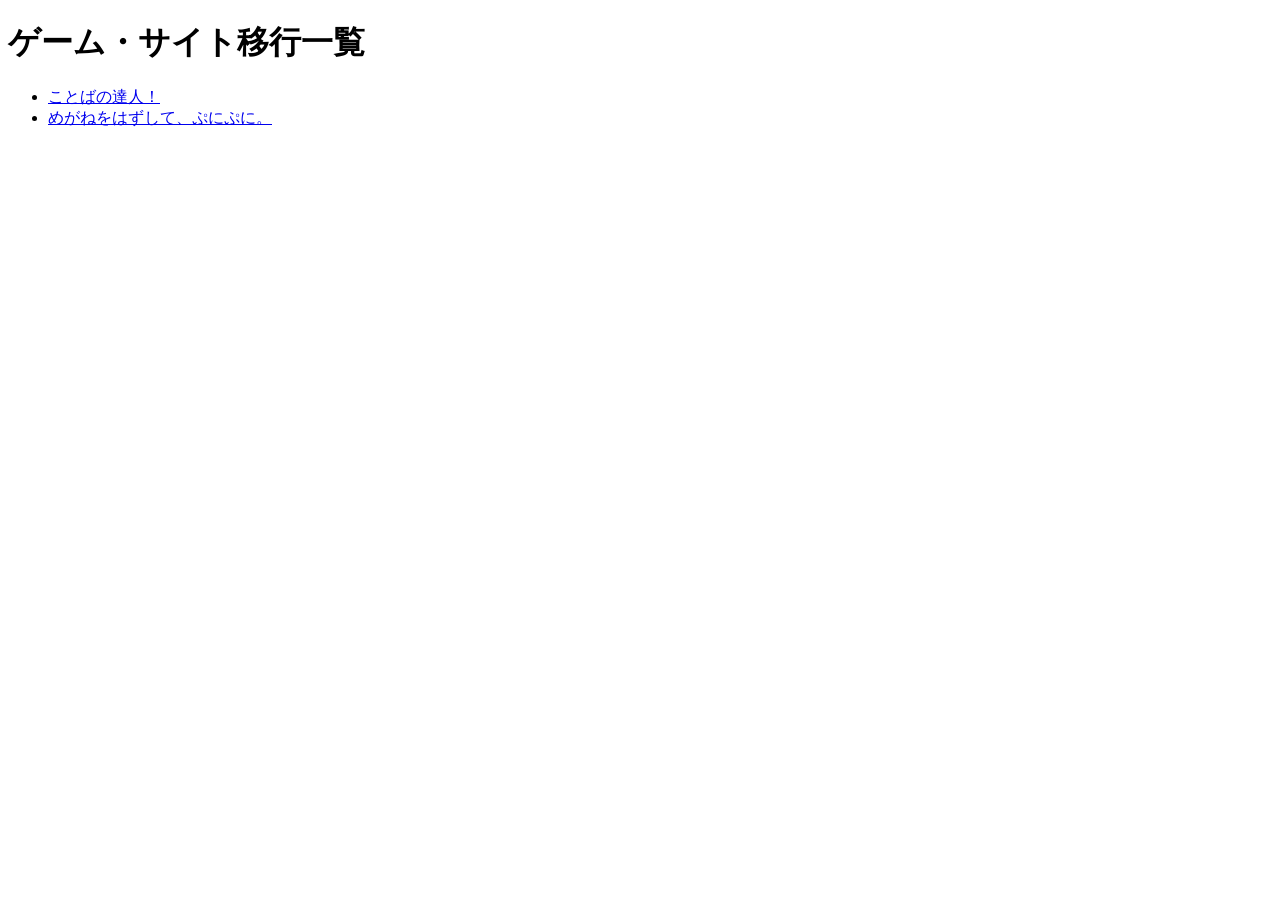
==== index.html @ 07cd87d7 "Add a public index for migrated games" ====
<!doctype html><html lang="ja"><meta charset="utf-8"><meta name="viewport" content="width=device-width,initial-scale=1"><title>ゲーム・サイト移行一覧</title><h1>ゲーム・サイト移行一覧</h1><ul><li><a href="kotoba-no-tatsujin/">ことばの達人！</a></li><li><a href="https://gentaroishikawa34-hue.github.io/punipuni-game/">めがねをはずして、ぷにぷに。</a></li></ul></html>
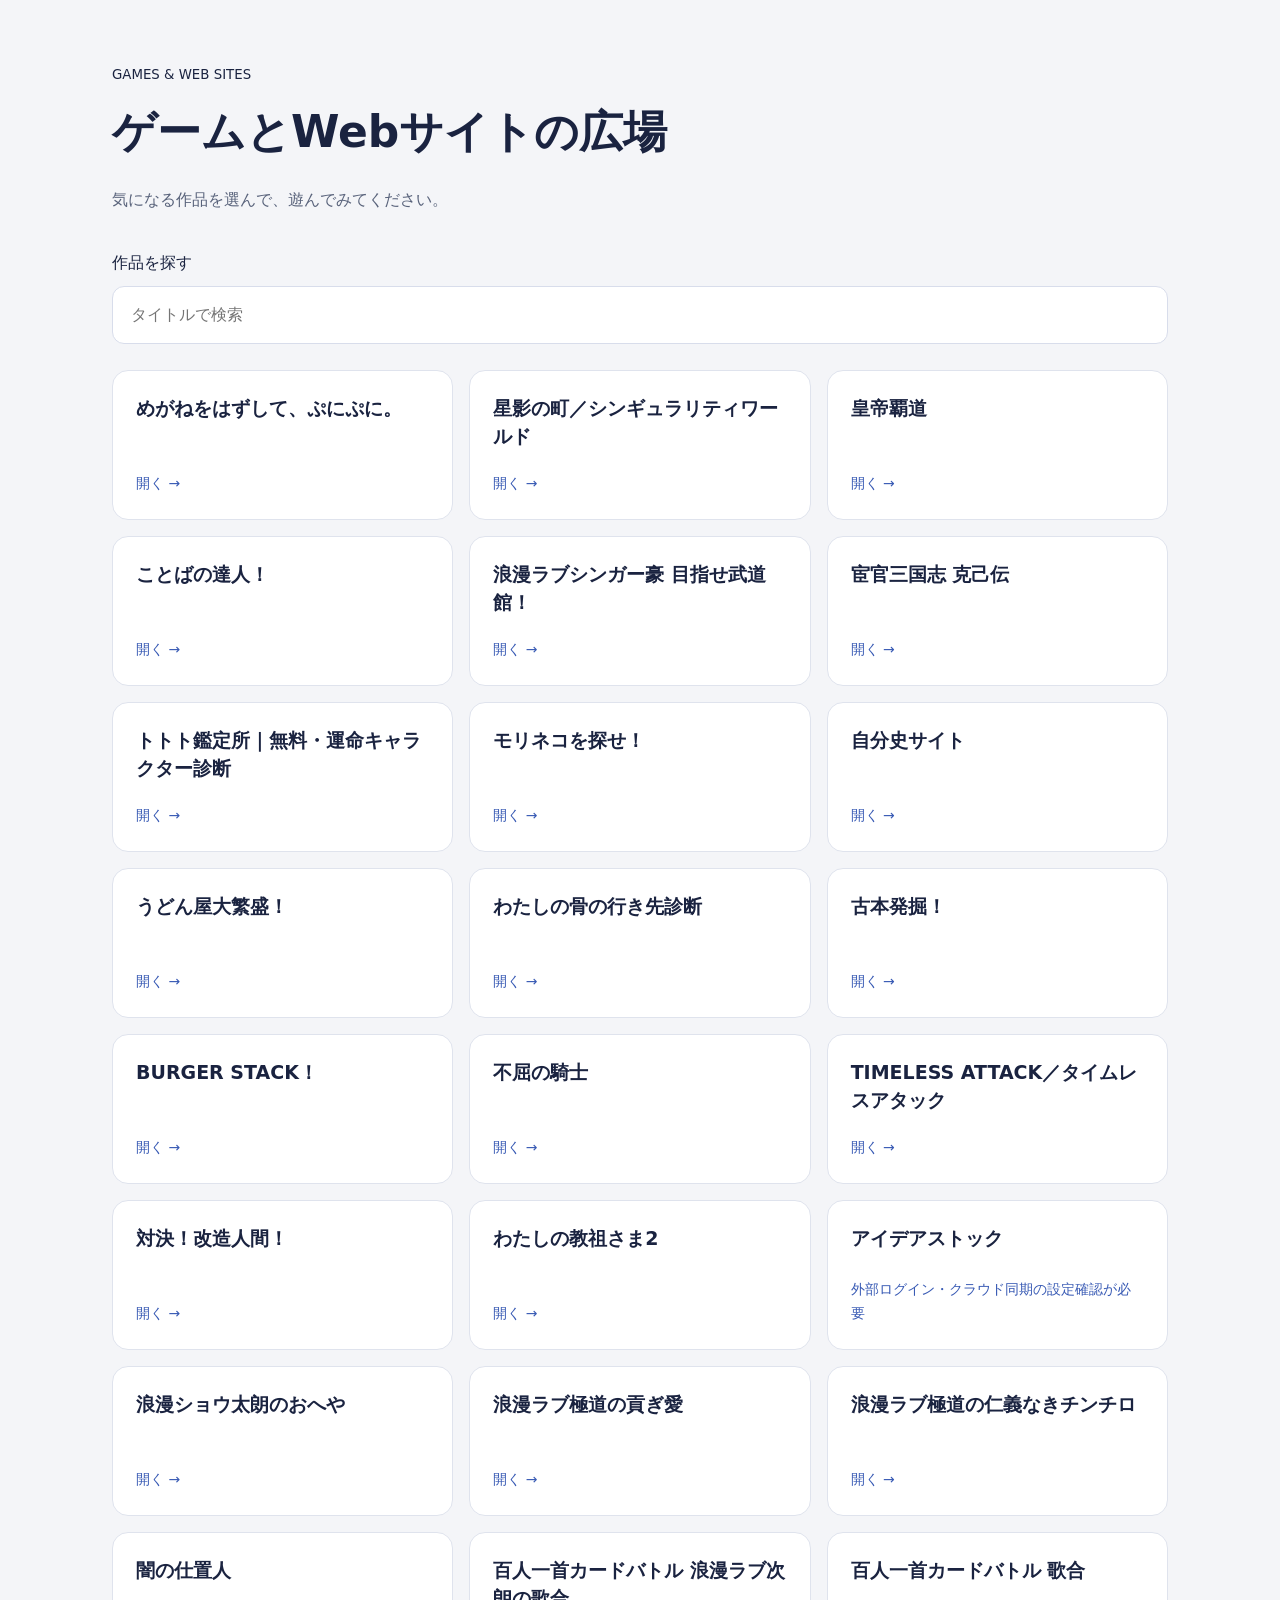
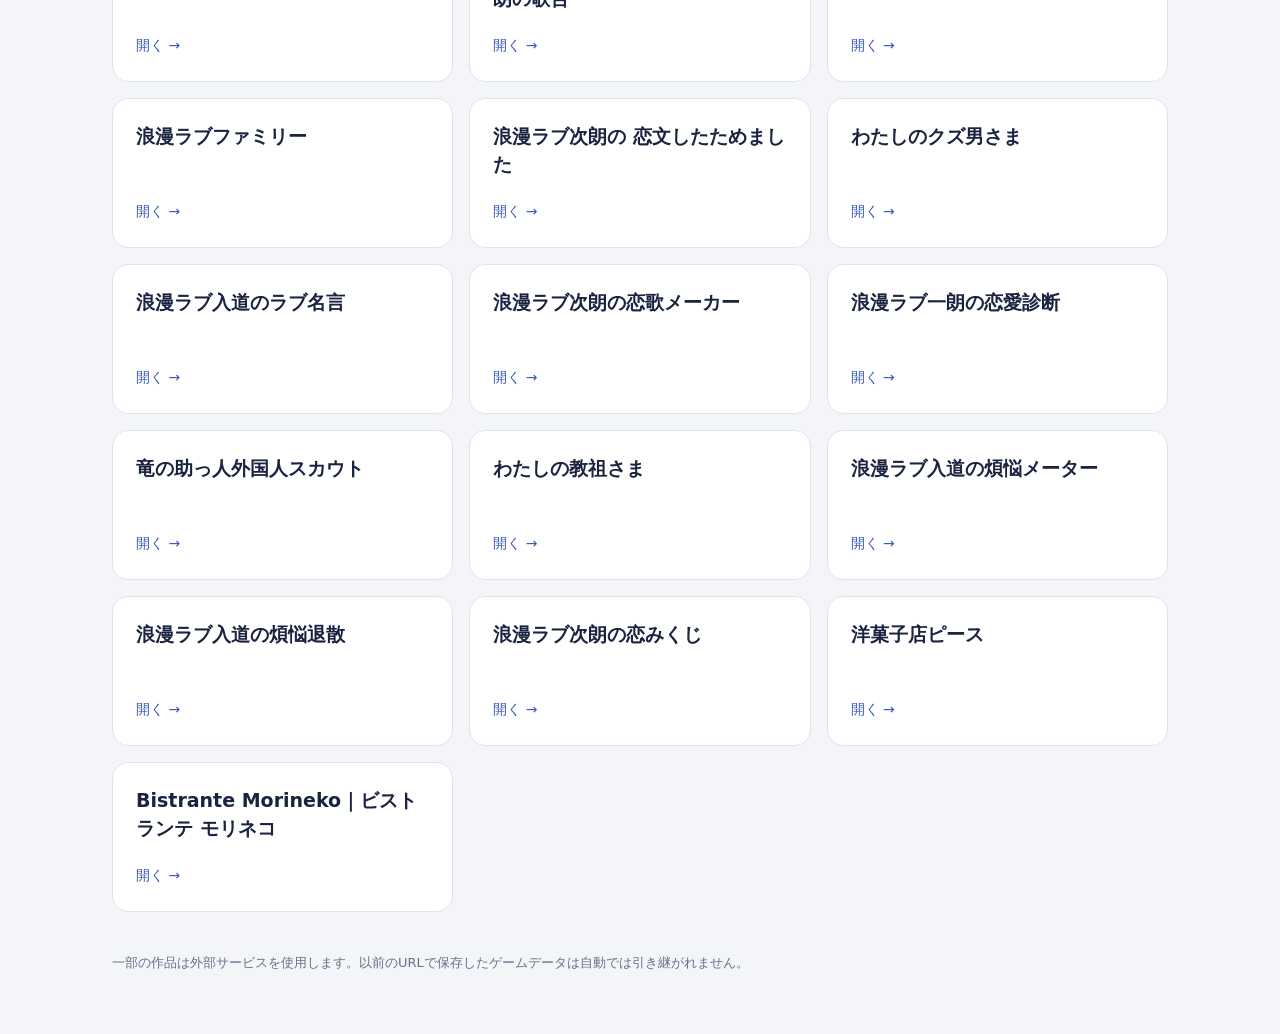
==== commit 9f4545d9: "Add searchable gallery for 37 migrated games and websites" ====
--- a/index.html
+++ b/index.html
@@ -1 +1 @@
-<!doctype html><html lang="ja"><meta charset="utf-8"><meta name="viewport" content="width=device-width,initial-scale=1"><title>ゲーム・サイト移行一覧</title><h1>ゲーム・サイト移行一覧</h1><ul><li><a href="kotoba-no-tatsujin/">ことばの達人！</a></li><li><a href="https://gentaroishikawa34-hue.github.io/punipuni-game/">めがねをはずして、ぷにぷに。</a></li></ul></html>+<!doctype html><html lang="ja"><meta charset="utf-8"><meta name="viewport" content="width=device-width,initial-scale=1"><title>ゲームとWebサイトの広場</title><style>*{box-sizing:border-box}body{margin:0;background:#f4f5f8;color:#1a2340;font:16px/1.7 system-ui,sans-serif}main{max-width:1100px;margin:auto;padding:60px 22px}header{margin-bottom:36px}h1{font-size:clamp(28px,5vw,44px);margin:8px 0}p{color:#59637b}input{width:100%;font:inherit;padding:14px 18px;border:1px solid #d8ddeb;border-radius:12px;margin:10px 0 26px}.grid{display:grid;grid-template-columns:repeat(auto-fit,minmax(270px,1fr));gap:16px}.card{display:flex;flex-direction:column;justify-content:space-between;min-height:150px;padding:23px;background:white;border:1px solid #dfe3ed;border-radius:16px;color:inherit;text-decoration:none}.card:hover,.card:focus-visible{border-color:#4364c6;box-shadow:0 6px 22px #20325c12}h2{font-size:19px;line-height:1.5;margin:0 0 20px}.card span{color:#385ab4;font-size:14px}[hidden]{display:none!important}footer{margin-top:40px;font-size:13px;color:#65708a}</style><main><header><small>GAMES & WEB SITES</small><h1>ゲームとWebサイトの広場</h1><p>気になる作品を選んで、遊んでみてください。</p></header><label for="q">作品を探す</label><input id="q" type="search" placeholder="タイトルで検索"><div class="grid"><a class="card" href="https://gentaroishikawa34-hue.github.io/punipuni-game/"><h2>めがねをはずして、ぷにぷに。</h2><span>開く →</span></a><a class="card" href="./hoshikage-singularity/"><h2>星影の町／シンギュラリティワールド</h2><span>開く →</span></a><a class="card" href="./kotei-hado/"><h2>皇帝覇道</h2><span>開く →</span></a><a class="card" href="./kotoba-no-tatsujin/"><h2>ことばの達人！</h2><span>開く →</span></a><a class="card" href="./roman-love-singer-go/"><h2>浪漫ラブシンガー豪 目指せ武道館！</h2><span>開く →</span></a><a class="card" href="./kangan-sangokushi-kokki/"><h2>宦官三国志 克己伝</h2><span>開く →</span></a><a class="card" href="./tototo-kantei/"><h2>トトト鑑定所｜無料・運命キャラクター診断</h2><span>開く →</span></a><a class="card" href="./morineko-find/"><h2>モリネコを探せ！</h2><span>開く →</span></a><a class="card" href="./life-story/"><h2>自分史サイト</h2><span>開く →</span></a><a class="card" href="./udon-daihanjo/"><h2>うどん屋大繁盛！</h2><span>開く →</span></a><a class="card" href="./hone-no-yukisaki/"><h2>わたしの骨の行き先診断</h2><span>開く →</span></a><a class="card" href="./furuhon-hakkutsu/"><h2>古本発掘！</h2><span>開く →</span></a><a class="card" href="./burger-stack/"><h2>BURGER STACK！</h2><span>開く →</span></a><a class="card" href="./unyielding-knight/"><h2>不屈の騎士</h2><span>開く →</span></a><a class="card" href="./timeless-attack/"><h2>TIMELESS ATTACK／タイムレスアタック</h2><span>開く →</span></a><a class="card" href="./taiketsu-kaizo-ningen/"><h2>対決！改造人間！</h2><span>開く →</span></a><a class="card" href="./watashi-no-kyososama-2/"><h2>わたしの教祖さま2</h2><span>開く →</span></a><a class="card" href="./idea-stock/"><h2>アイデアストック</h2><span>外部ログイン・クラウド同期の設定確認が必要</span></a><a class="card" href="./roman-shoutaro-room/"><h2>浪漫ショウ太朗のおへや</h2><span>開く →</span></a><a class="card" href="./roman-love-gokudo-mitsugiai/"><h2>浪漫ラブ極道の貢ぎ愛</h2><span>開く →</span></a><a class="card" href="./roman-love-gokudo-chinchiro/"><h2>浪漫ラブ極道の仁義なきチンチロ</h2><span>開く →</span></a><a class="card" href="./yami-shiokinin/"><h2>闇の仕置人</h2><span>開く →</span></a><a class="card" href="./uta-awase-v2/"><h2>百人一首カードバトル 浪漫ラブ次朗の歌合</h2><span>開く →</span></a><a class="card" href="./uta-awase/"><h2>百人一首カードバトル 歌合</h2><span>開く →</span></a><a class="card" href="./roman-love-family/"><h2>浪漫ラブファミリー</h2><span>開く →</span></a><a class="card" href="./roman-lovejiro-koibumi/"><h2>浪漫ラブ次朗の 恋文したためました</h2><span>開く →</span></a><a class="card" href="./watashi-no-kuzuotoko/"><h2>わたしのクズ男さま</h2><span>開く →</span></a><a class="card" href="./roman-love-meigen/"><h2>浪漫ラブ入道のラブ名言</h2><span>開く →</span></a><a class="card" href="./roman-lovejiro-koiuta/"><h2>浪漫ラブ次朗の恋歌メーカー</h2><span>開く →</span></a><a class="card" href="./roman-love-ichiro/"><h2>浪漫ラブ一朗の恋愛診断</h2><span>開く →</span></a><a class="card" href="./ryu-scout/"><h2>竜の助っ人外国人スカウト</h2><span>開く →</span></a><a class="card" href="./watashi-no-kyososama/"><h2>わたしの教祖さま</h2><span>開く →</span></a><a class="card" href="./roman-love-nyudo-meter/"><h2>浪漫ラブ入道の煩悩メーター</h2><span>開く →</span></a><a class="card" href="./roman-love-nyudo/"><h2>浪漫ラブ入道の煩悩退散</h2><span>開く →</span></a><a class="card" href="./roman-lovejiro-koimikuji/"><h2>浪漫ラブ次朗の恋みくじ</h2><span>開く →</span></a><a class="card" href="./piece-okazaki/"><h2>洋菓子店ピース</h2><span>開く →</span></a><a class="card" href="./bistrante-morineko/"><h2>Bistrante Morineko｜ビストランテ モリネコ</h2><span>開く →</span></a></div><footer>一部の作品は外部サービスを使用します。以前のURLで保存したゲームデータは自動では引き継がれません。</footer></main><script>document.querySelector('#q').addEventListener('input',e=>{const q=e.target.value.toLowerCase();document.querySelectorAll('.card').forEach(c=>c.hidden=!c.textContent.toLowerCase().includes(q))})</script></html>
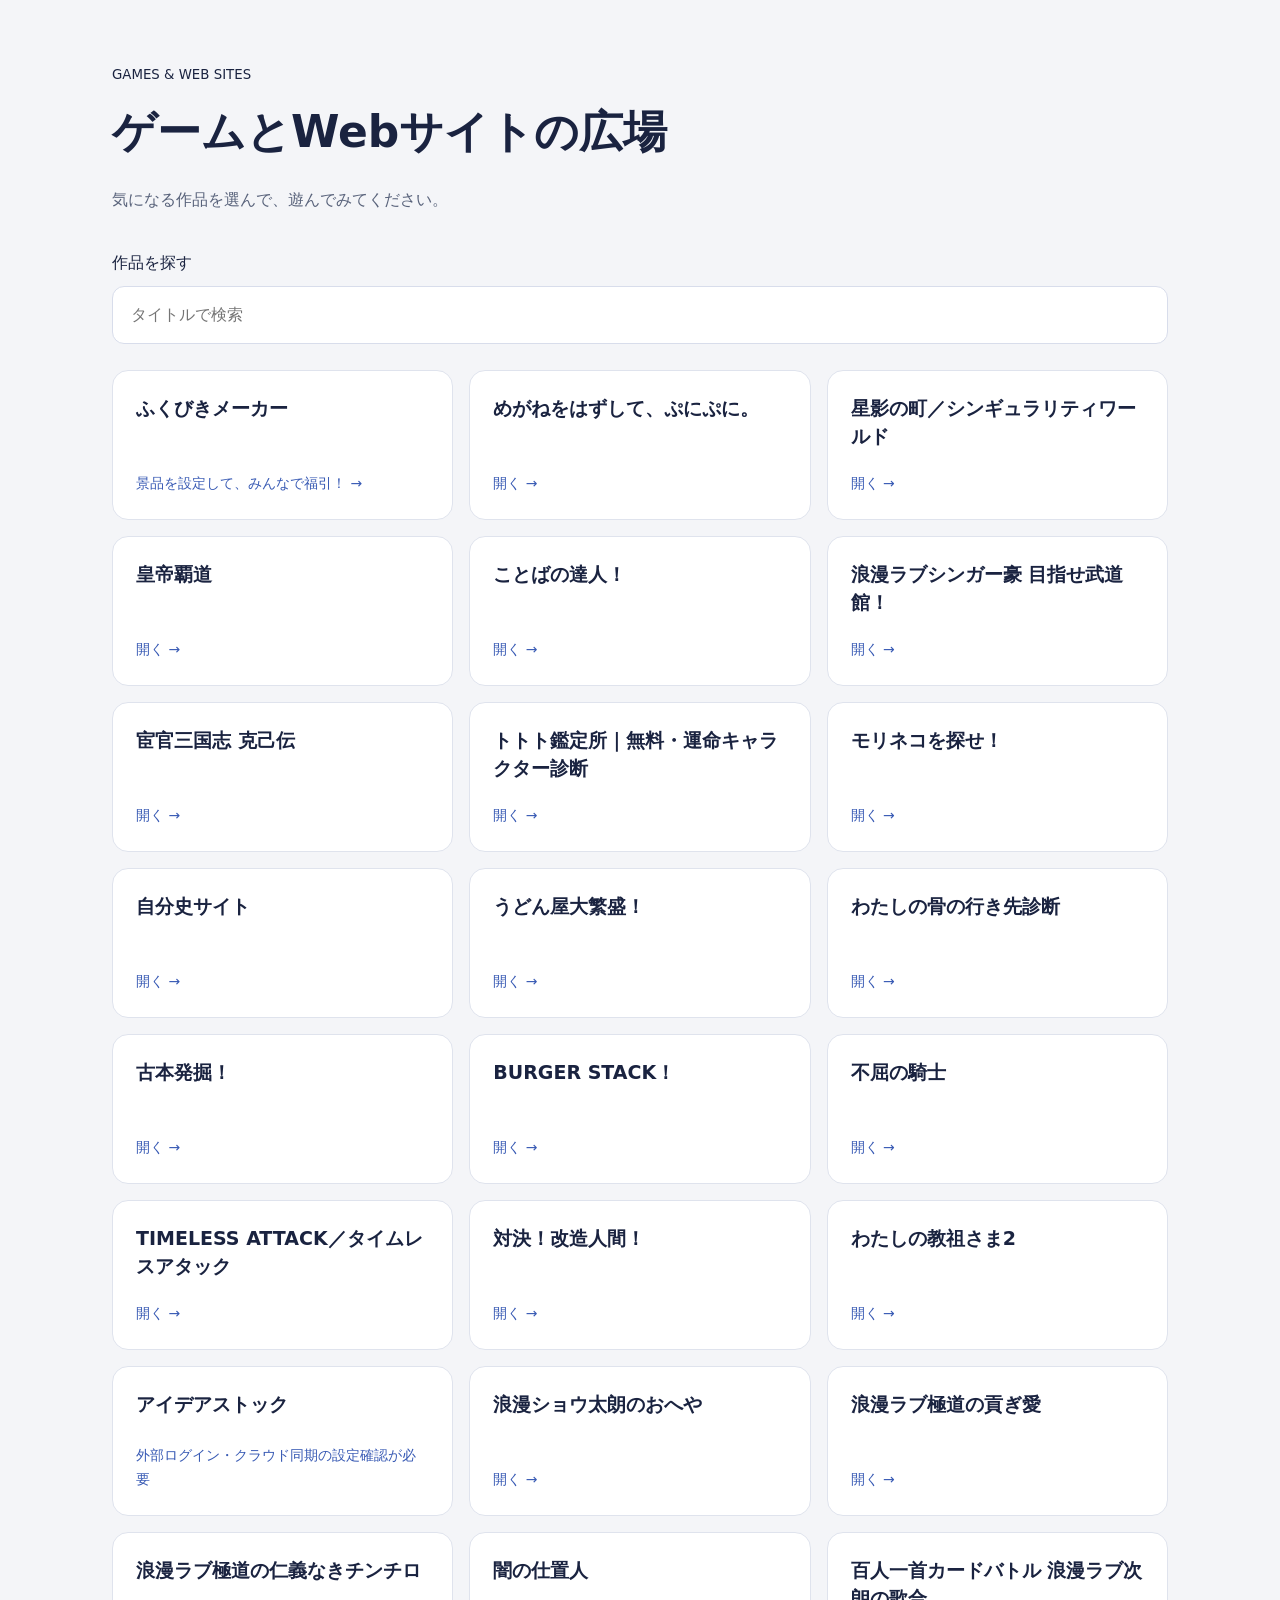
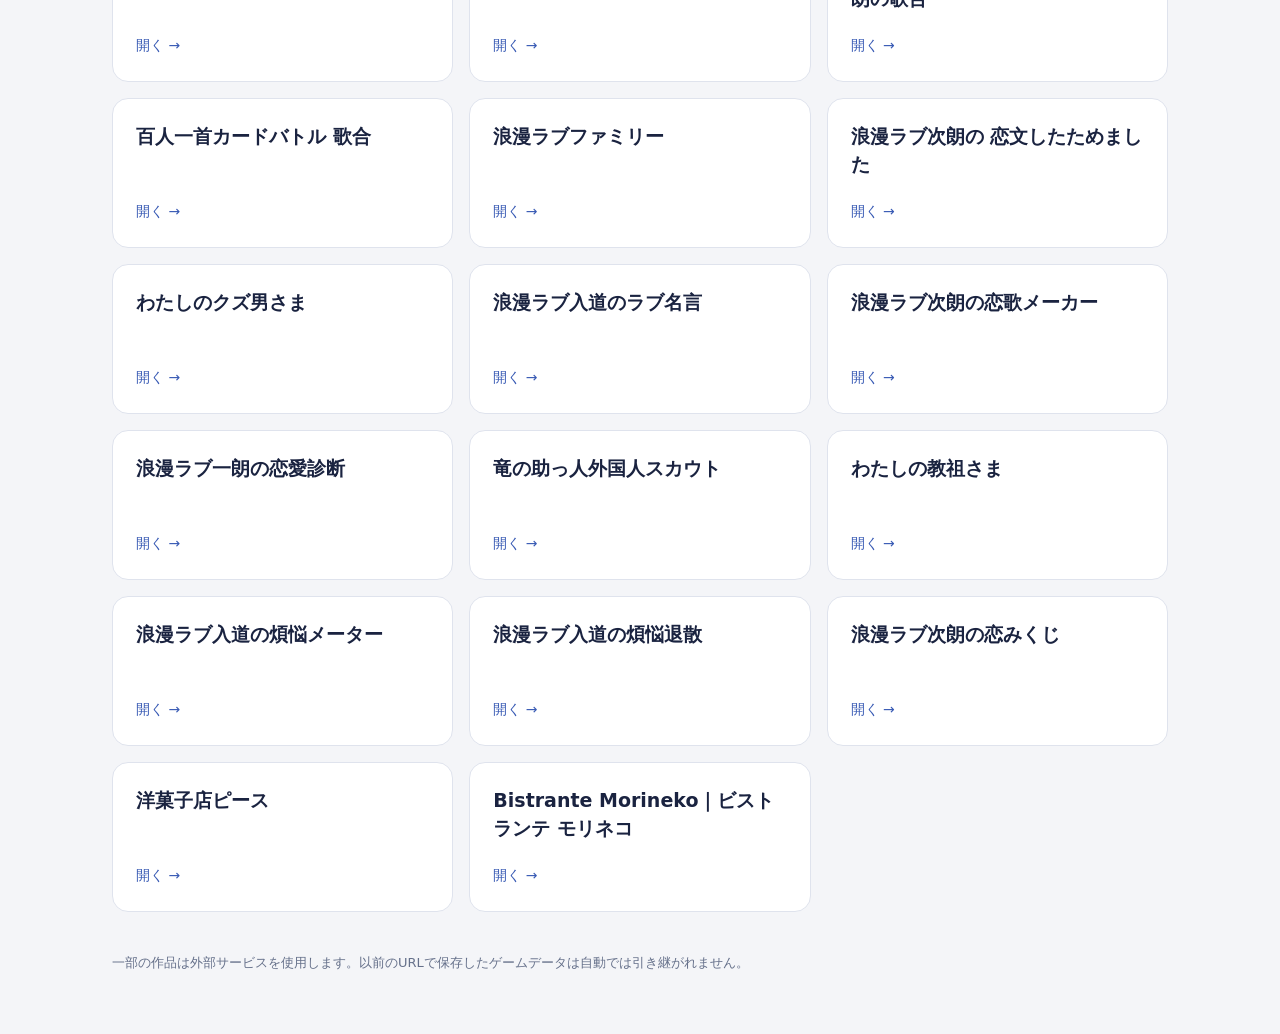
==== commit 9e16e1d7: "Publish Fukubiki Maker with inventory, staff PIN and local history" ====
--- a/index.html
+++ b/index.html
@@ -1 +1 @@
-<!doctype html><html lang="ja"><meta charset="utf-8"><meta name="viewport" content="width=device-width,initial-scale=1"><title>ゲームとWebサイトの広場</title><style>*{box-sizing:border-box}body{margin:0;background:#f4f5f8;color:#1a2340;font:16px/1.7 system-ui,sans-serif}main{max-width:1100px;margin:auto;padding:60px 22px}header{margin-bottom:36px}h1{font-size:clamp(28px,5vw,44px);margin:8px 0}p{color:#59637b}input{width:100%;font:inherit;padding:14px 18px;border:1px solid #d8ddeb;border-radius:12px;margin:10px 0 26px}.grid{display:grid;grid-template-columns:repeat(auto-fit,minmax(270px,1fr));gap:16px}.card{display:flex;flex-direction:column;justify-content:space-between;min-height:150px;padding:23px;background:white;border:1px solid #dfe3ed;border-radius:16px;color:inherit;text-decoration:none}.card:hover,.card:focus-visible{border-color:#4364c6;box-shadow:0 6px 22px #20325c12}h2{font-size:19px;line-height:1.5;margin:0 0 20px}.card span{color:#385ab4;font-size:14px}[hidden]{display:none!important}footer{margin-top:40px;font-size:13px;color:#65708a}</style><main><header><small>GAMES & WEB SITES</small><h1>ゲームとWebサイトの広場</h1><p>気になる作品を選んで、遊んでみてください。</p></header><label for="q">作品を探す</label><input id="q" type="search" placeholder="タイトルで検索"><div class="grid"><a class="card" href="https://gentaroishikawa34-hue.github.io/punipuni-game/"><h2>めがねをはずして、ぷにぷに。</h2><span>開く →</span></a><a class="card" href="./hoshikage-singularity/"><h2>星影の町／シンギュラリティワールド</h2><span>開く →</span></a><a class="card" href="./kotei-hado/"><h2>皇帝覇道</h2><span>開く →</span></a><a class="card" href="./kotoba-no-tatsujin/"><h2>ことばの達人！</h2><span>開く →</span></a><a class="card" href="./roman-love-singer-go/"><h2>浪漫ラブシンガー豪 目指せ武道館！</h2><span>開く →</span></a><a class="card" href="./kangan-sangokushi-kokki/"><h2>宦官三国志 克己伝</h2><span>開く →</span></a><a class="card" href="./tototo-kantei/"><h2>トトト鑑定所｜無料・運命キャラクター診断</h2><span>開く →</span></a><a class="card" href="./morineko-find/"><h2>モリネコを探せ！</h2><span>開く →</span></a><a class="card" href="./life-story/"><h2>自分史サイト</h2><span>開く →</span></a><a class="card" href="./udon-daihanjo/"><h2>うどん屋大繁盛！</h2><span>開く →</span></a><a class="card" href="./hone-no-yukisaki/"><h2>わたしの骨の行き先診断</h2><span>開く →</span></a><a class="card" href="./furuhon-hakkutsu/"><h2>古本発掘！</h2><span>開く →</span></a><a class="card" href="./burger-stack/"><h2>BURGER STACK！</h2><span>開く →</span></a><a class="card" href="./unyielding-knight/"><h2>不屈の騎士</h2><span>開く →</span></a><a class="card" href="./timeless-attack/"><h2>TIMELESS ATTACK／タイムレスアタック</h2><span>開く →</span></a><a class="card" href="./taiketsu-kaizo-ningen/"><h2>対決！改造人間！</h2><span>開く →</span></a><a class="card" href="./watashi-no-kyososama-2/"><h2>わたしの教祖さま2</h2><span>開く →</span></a><a class="card" href="./idea-stock/"><h2>アイデアストック</h2><span>外部ログイン・クラウド同期の設定確認が必要</span></a><a class="card" href="./roman-shoutaro-room/"><h2>浪漫ショウ太朗のおへや</h2><span>開く →</span></a><a class="card" href="./roman-love-gokudo-mitsugiai/"><h2>浪漫ラブ極道の貢ぎ愛</h2><span>開く →</span></a><a class="card" href="./roman-love-gokudo-chinchiro/"><h2>浪漫ラブ極道の仁義なきチンチロ</h2><span>開く →</span></a><a class="card" href="./yami-shiokinin/"><h2>闇の仕置人</h2><span>開く →</span></a><a class="card" href="./uta-awase-v2/"><h2>百人一首カードバトル 浪漫ラブ次朗の歌合</h2><span>開く →</span></a><a class="card" href="./uta-awase/"><h2>百人一首カードバトル 歌合</h2><span>開く →</span></a><a class="card" href="./roman-love-family/"><h2>浪漫ラブファミリー</h2><span>開く →</span></a><a class="card" href="./roman-lovejiro-koibumi/"><h2>浪漫ラブ次朗の 恋文したためました</h2><span>開く →</span></a><a class="card" href="./watashi-no-kuzuotoko/"><h2>わたしのクズ男さま</h2><span>開く →</span></a><a class="card" href="./roman-love-meigen/"><h2>浪漫ラブ入道のラブ名言</h2><span>開く →</span></a><a class="card" href="./roman-lovejiro-koiuta/"><h2>浪漫ラブ次朗の恋歌メーカー</h2><span>開く →</span></a><a class="card" href="./roman-love-ichiro/"><h2>浪漫ラブ一朗の恋愛診断</h2><span>開く →</span></a><a class="card" href="./ryu-scout/"><h2>竜の助っ人外国人スカウト</h2><span>開く →</span></a><a class="card" href="./watashi-no-kyososama/"><h2>わたしの教祖さま</h2><span>開く →</span></a><a class="card" href="./roman-love-nyudo-meter/"><h2>浪漫ラブ入道の煩悩メーター</h2><span>開く →</span></a><a class="card" href="./roman-love-nyudo/"><h2>浪漫ラブ入道の煩悩退散</h2><span>開く →</span></a><a class="card" href="./roman-lovejiro-koimikuji/"><h2>浪漫ラブ次朗の恋みくじ</h2><span>開く →</span></a><a class="card" href="./piece-okazaki/"><h2>洋菓子店ピース</h2><span>開く →</span></a><a class="card" href="./bistrante-morineko/"><h2>Bistrante Morineko｜ビストランテ モリネコ</h2><span>開く →</span></a></div><footer>一部の作品は外部サービスを使用します。以前のURLで保存したゲームデータは自動では引き継がれません。</footer></main><script>document.querySelector('#q').addEventListener('input',e=>{const q=e.target.value.toLowerCase();document.querySelectorAll('.card').forEach(c=>c.hidden=!c.textContent.toLowerCase().includes(q))})</script></html>+<!doctype html><html lang="ja"><meta charset="utf-8"><meta name="viewport" content="width=device-width,initial-scale=1"><title>ゲームとWebサイトの広場</title><style>*{box-sizing:border-box}body{margin:0;background:#f4f5f8;color:#1a2340;font:16px/1.7 system-ui,sans-serif}main{max-width:1100px;margin:auto;padding:60px 22px}header{margin-bottom:36px}h1{font-size:clamp(28px,5vw,44px);margin:8px 0}p{color:#59637b}input{width:100%;font:inherit;padding:14px 18px;border:1px solid #d8ddeb;border-radius:12px;margin:10px 0 26px}.grid{display:grid;grid-template-columns:repeat(auto-fit,minmax(270px,1fr));gap:16px}.card{display:flex;flex-direction:column;justify-content:space-between;min-height:150px;padding:23px;background:white;border:1px solid #dfe3ed;border-radius:16px;color:inherit;text-decoration:none}.card:hover,.card:focus-visible{border-color:#4364c6;box-shadow:0 6px 22px #20325c12}h2{font-size:19px;line-height:1.5;margin:0 0 20px}.card span{color:#385ab4;font-size:14px}[hidden]{display:none!important}footer{margin-top:40px;font-size:13px;color:#65708a}</style><main><header><small>GAMES & WEB SITES</small><h1>ゲームとWebサイトの広場</h1><p>気になる作品を選んで、遊んでみてください。</p></header><label for="q">作品を探す</label><input id="q" type="search" placeholder="タイトルで検索"><div class="grid"><a class="card" href="./fukubiki-maker/"><h2>ふくびきメーカー</h2><span>景品を設定して、みんなで福引！ →</span></a><a class="card" href="https://gentaroishikawa34-hue.github.io/punipuni-game/"><h2>めがねをはずして、ぷにぷに。</h2><span>開く →</span></a><a class="card" href="./hoshikage-singularity/"><h2>星影の町／シンギュラリティワールド</h2><span>開く →</span></a><a class="card" href="./kotei-hado/"><h2>皇帝覇道</h2><span>開く →</span></a><a class="card" href="./kotoba-no-tatsujin/"><h2>ことばの達人！</h2><span>開く →</span></a><a class="card" href="./roman-love-singer-go/"><h2>浪漫ラブシンガー豪 目指せ武道館！</h2><span>開く →</span></a><a class="card" href="./kangan-sangokushi-kokki/"><h2>宦官三国志 克己伝</h2><span>開く →</span></a><a class="card" href="./tototo-kantei/"><h2>トトト鑑定所｜無料・運命キャラクター診断</h2><span>開く →</span></a><a class="card" href="./morineko-find/"><h2>モリネコを探せ！</h2><span>開く →</span></a><a class="card" href="./life-story/"><h2>自分史サイト</h2><span>開く →</span></a><a class="card" href="./udon-daihanjo/"><h2>うどん屋大繁盛！</h2><span>開く →</span></a><a class="card" href="./hone-no-yukisaki/"><h2>わたしの骨の行き先診断</h2><span>開く →</span></a><a class="card" href="./furuhon-hakkutsu/"><h2>古本発掘！</h2><span>開く →</span></a><a class="card" href="./burger-stack/"><h2>BURGER STACK！</h2><span>開く →</span></a><a class="card" href="./unyielding-knight/"><h2>不屈の騎士</h2><span>開く →</span></a><a class="card" href="./timeless-attack/"><h2>TIMELESS ATTACK／タイムレスアタック</h2><span>開く →</span></a><a class="card" href="./taiketsu-kaizo-ningen/"><h2>対決！改造人間！</h2><span>開く →</span></a><a class="card" href="./watashi-no-kyososama-2/"><h2>わたしの教祖さま2</h2><span>開く →</span></a><a class="card" href="./idea-stock/"><h2>アイデアストック</h2><span>外部ログイン・クラウド同期の設定確認が必要</span></a><a class="card" href="./roman-shoutaro-room/"><h2>浪漫ショウ太朗のおへや</h2><span>開く →</span></a><a class="card" href="./roman-love-gokudo-mitsugiai/"><h2>浪漫ラブ極道の貢ぎ愛</h2><span>開く →</span></a><a class="card" href="./roman-love-gokudo-chinchiro/"><h2>浪漫ラブ極道の仁義なきチンチロ</h2><span>開く →</span></a><a class="card" href="./yami-shiokinin/"><h2>闇の仕置人</h2><span>開く →</span></a><a class="card" href="./uta-awase-v2/"><h2>百人一首カードバトル 浪漫ラブ次朗の歌合</h2><span>開く →</span></a><a class="card" href="./uta-awase/"><h2>百人一首カードバトル 歌合</h2><span>開く →</span></a><a class="card" href="./roman-love-family/"><h2>浪漫ラブファミリー</h2><span>開く →</span></a><a class="card" href="./roman-lovejiro-koibumi/"><h2>浪漫ラブ次朗の 恋文したためました</h2><span>開く →</span></a><a class="card" href="./watashi-no-kuzuotoko/"><h2>わたしのクズ男さま</h2><span>開く →</span></a><a class="card" href="./roman-love-meigen/"><h2>浪漫ラブ入道のラブ名言</h2><span>開く →</span></a><a class="card" href="./roman-lovejiro-koiuta/"><h2>浪漫ラブ次朗の恋歌メーカー</h2><span>開く →</span></a><a class="card" href="./roman-love-ichiro/"><h2>浪漫ラブ一朗の恋愛診断</h2><span>開く →</span></a><a class="card" href="./ryu-scout/"><h2>竜の助っ人外国人スカウト</h2><span>開く →</span></a><a class="card" href="./watashi-no-kyososama/"><h2>わたしの教祖さま</h2><span>開く →</span></a><a class="card" href="./roman-love-nyudo-meter/"><h2>浪漫ラブ入道の煩悩メーター</h2><span>開く →</span></a><a class="card" href="./roman-love-nyudo/"><h2>浪漫ラブ入道の煩悩退散</h2><span>開く →</span></a><a class="card" href="./roman-lovejiro-koimikuji/"><h2>浪漫ラブ次朗の恋みくじ</h2><span>開く →</span></a><a class="card" href="./piece-okazaki/"><h2>洋菓子店ピース</h2><span>開く →</span></a><a class="card" href="./bistrante-morineko/"><h2>Bistrante Morineko｜ビストランテ モリネコ</h2><span>開く →</span></a></div><footer>一部の作品は外部サービスを使用します。以前のURLで保存したゲームデータは自動では引き継がれません。</footer></main><script>document.querySelector('#q').addEventListener('input',e=>{const q=e.target.value.toLowerCase();document.querySelectorAll('.card').forEach(c=>c.hidden=!c.textContent.toLowerCase().includes(q))})</script></html>
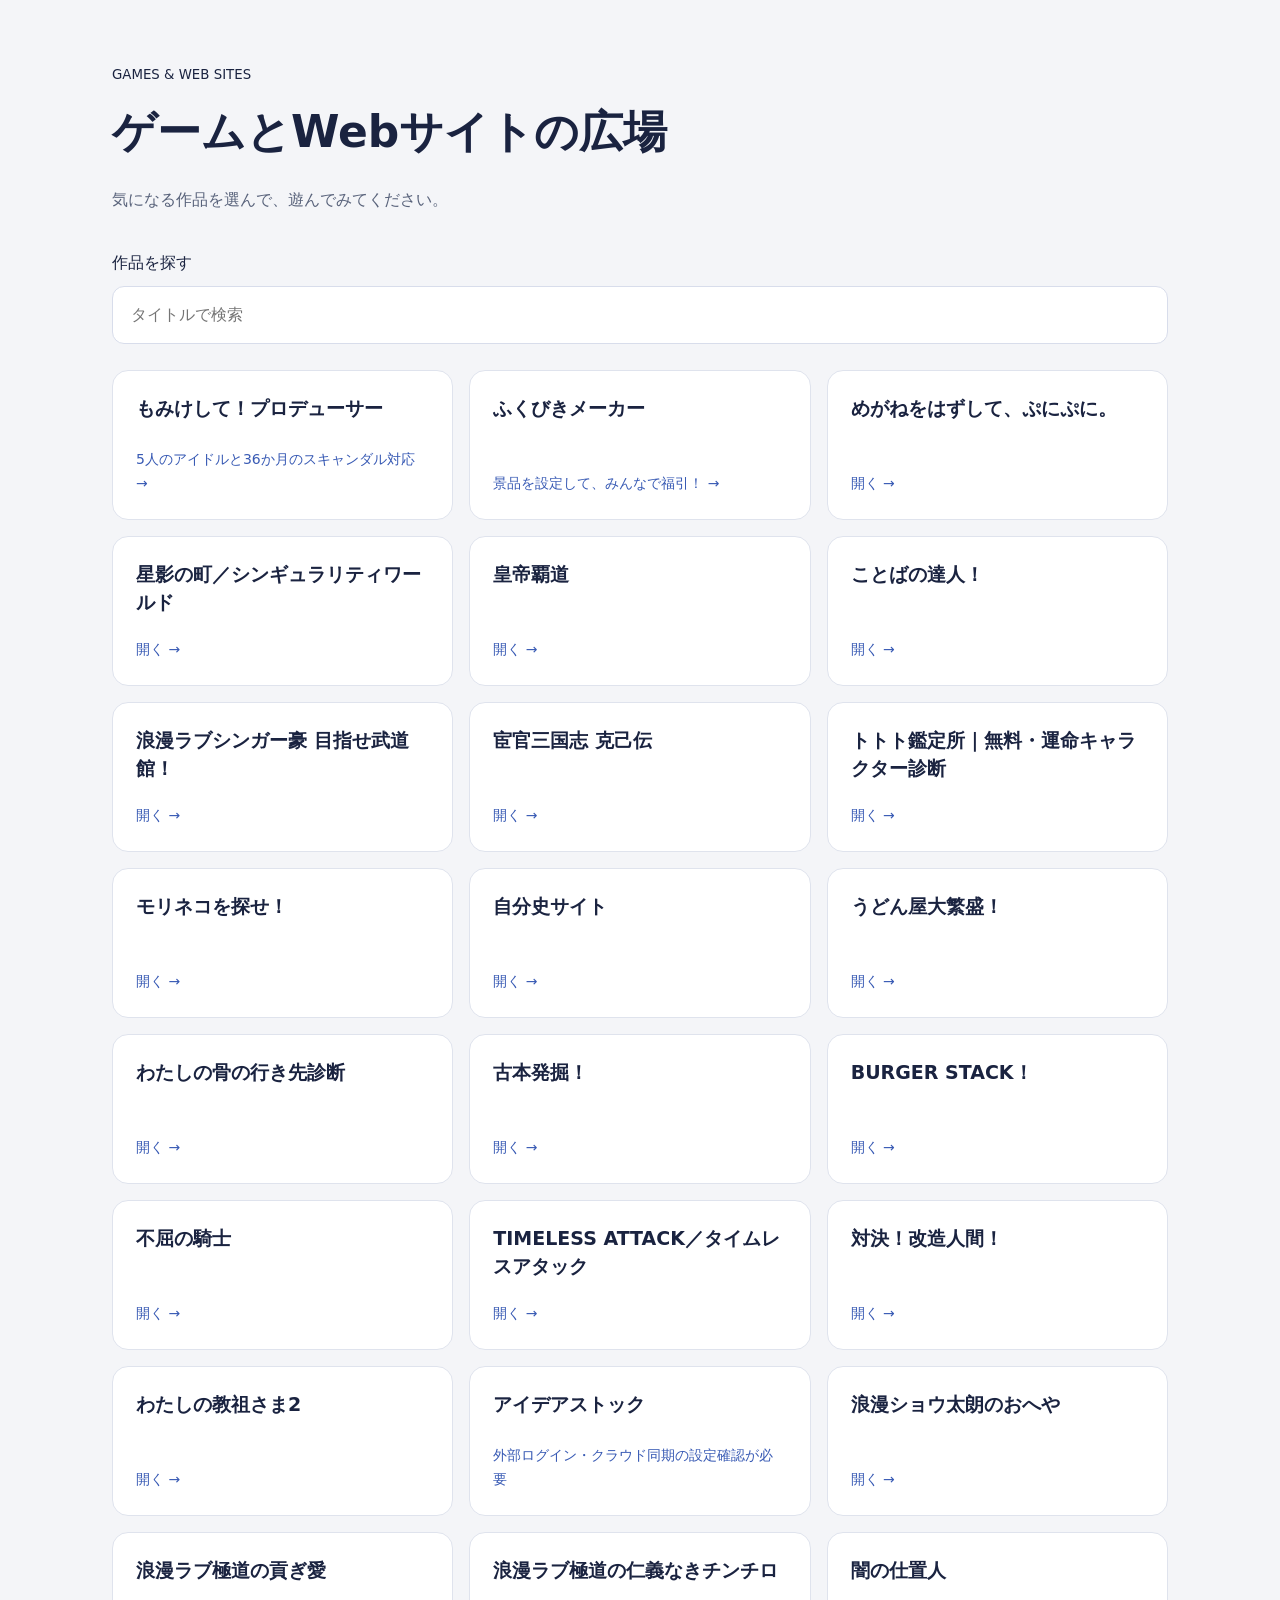
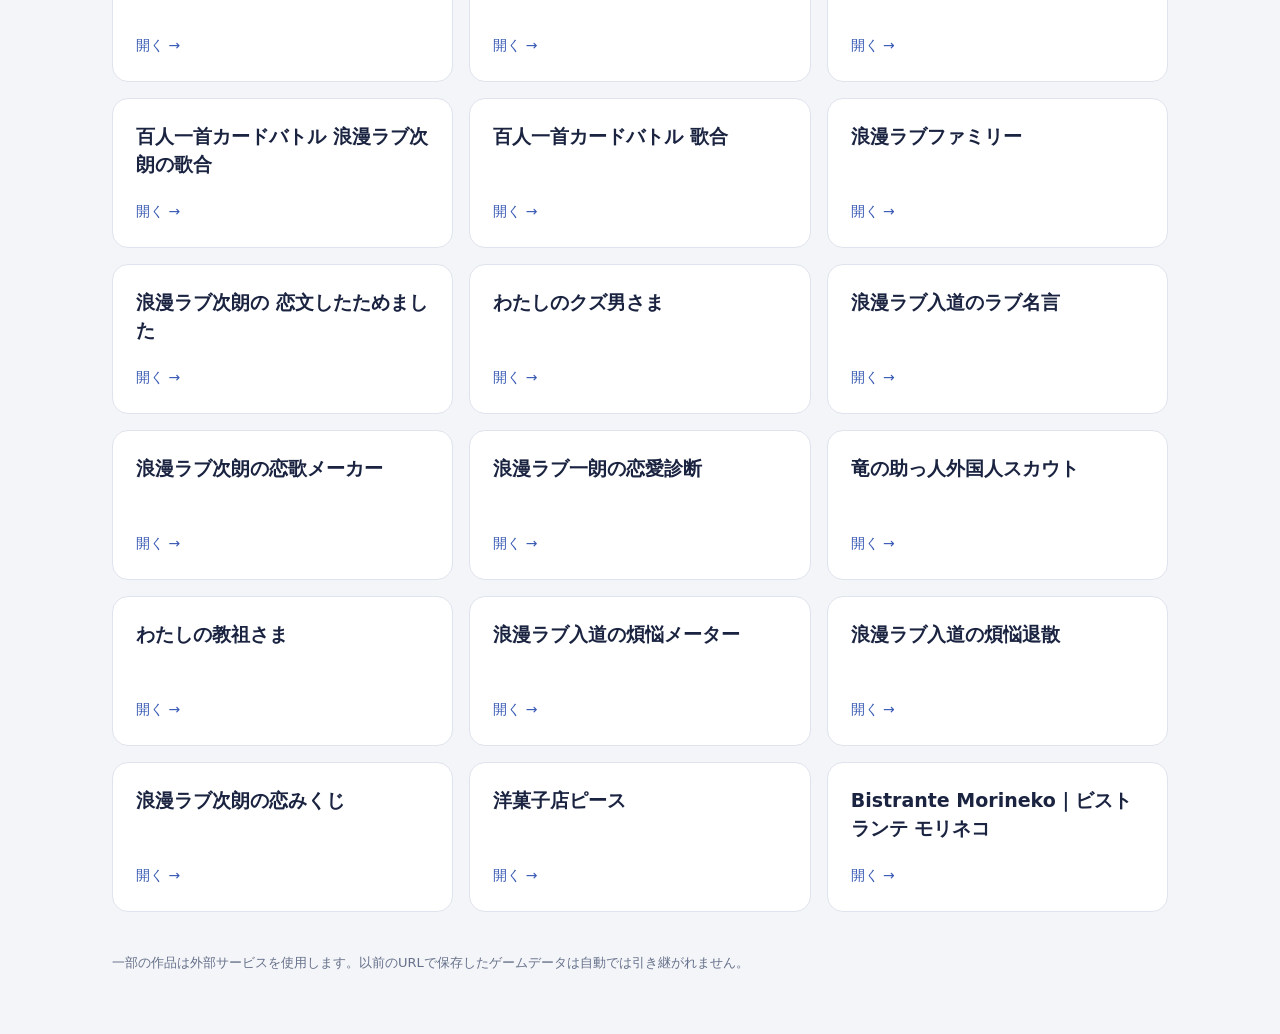
==== commit 0dd47b02: "Add Momikeshi Producer: complete 200-news game, prologue and five-tier endings" ====
--- a/index.html
+++ b/index.html
@@ -1 +1 @@
-<!doctype html><html lang="ja"><meta charset="utf-8"><meta name="viewport" content="width=device-width,initial-scale=1"><title>ゲームとWebサイトの広場</title><style>*{box-sizing:border-box}body{margin:0;background:#f4f5f8;color:#1a2340;font:16px/1.7 system-ui,sans-serif}main{max-width:1100px;margin:auto;padding:60px 22px}header{margin-bottom:36px}h1{font-size:clamp(28px,5vw,44px);margin:8px 0}p{color:#59637b}input{width:100%;font:inherit;padding:14px 18px;border:1px solid #d8ddeb;border-radius:12px;margin:10px 0 26px}.grid{display:grid;grid-template-columns:repeat(auto-fit,minmax(270px,1fr));gap:16px}.card{display:flex;flex-direction:column;justify-content:space-between;min-height:150px;padding:23px;background:white;border:1px solid #dfe3ed;border-radius:16px;color:inherit;text-decoration:none}.card:hover,.card:focus-visible{border-color:#4364c6;box-shadow:0 6px 22px #20325c12}h2{font-size:19px;line-height:1.5;margin:0 0 20px}.card span{color:#385ab4;font-size:14px}[hidden]{display:none!important}footer{margin-top:40px;font-size:13px;color:#65708a}</style><main><header><small>GAMES & WEB SITES</small><h1>ゲームとWebサイトの広場</h1><p>気になる作品を選んで、遊んでみてください。</p></header><label for="q">作品を探す</label><input id="q" type="search" placeholder="タイトルで検索"><div class="grid"><a class="card" href="./fukubiki-maker/"><h2>ふくびきメーカー</h2><span>景品を設定して、みんなで福引！ →</span></a><a class="card" href="https://gentaroishikawa34-hue.github.io/punipuni-game/"><h2>めがねをはずして、ぷにぷに。</h2><span>開く →</span></a><a class="card" href="./hoshikage-singularity/"><h2>星影の町／シンギュラリティワールド</h2><span>開く →</span></a><a class="card" href="./kotei-hado/"><h2>皇帝覇道</h2><span>開く →</span></a><a class="card" href="./kotoba-no-tatsujin/"><h2>ことばの達人！</h2><span>開く →</span></a><a class="card" href="./roman-love-singer-go/"><h2>浪漫ラブシンガー豪 目指せ武道館！</h2><span>開く →</span></a><a class="card" href="./kangan-sangokushi-kokki/"><h2>宦官三国志 克己伝</h2><span>開く →</span></a><a class="card" href="./tototo-kantei/"><h2>トトト鑑定所｜無料・運命キャラクター診断</h2><span>開く →</span></a><a class="card" href="./morineko-find/"><h2>モリネコを探せ！</h2><span>開く →</span></a><a class="card" href="./life-story/"><h2>自分史サイト</h2><span>開く →</span></a><a class="card" href="./udon-daihanjo/"><h2>うどん屋大繁盛！</h2><span>開く →</span></a><a class="card" href="./hone-no-yukisaki/"><h2>わたしの骨の行き先診断</h2><span>開く →</span></a><a class="card" href="./furuhon-hakkutsu/"><h2>古本発掘！</h2><span>開く →</span></a><a class="card" href="./burger-stack/"><h2>BURGER STACK！</h2><span>開く →</span></a><a class="card" href="./unyielding-knight/"><h2>不屈の騎士</h2><span>開く →</span></a><a class="card" href="./timeless-attack/"><h2>TIMELESS ATTACK／タイムレスアタック</h2><span>開く →</span></a><a class="card" href="./taiketsu-kaizo-ningen/"><h2>対決！改造人間！</h2><span>開く →</span></a><a class="card" href="./watashi-no-kyososama-2/"><h2>わたしの教祖さま2</h2><span>開く →</span></a><a class="card" href="./idea-stock/"><h2>アイデアストック</h2><span>外部ログイン・クラウド同期の設定確認が必要</span></a><a class="card" href="./roman-shoutaro-room/"><h2>浪漫ショウ太朗のおへや</h2><span>開く →</span></a><a class="card" href="./roman-love-gokudo-mitsugiai/"><h2>浪漫ラブ極道の貢ぎ愛</h2><span>開く →</span></a><a class="card" href="./roman-love-gokudo-chinchiro/"><h2>浪漫ラブ極道の仁義なきチンチロ</h2><span>開く →</span></a><a class="card" href="./yami-shiokinin/"><h2>闇の仕置人</h2><span>開く →</span></a><a class="card" href="./uta-awase-v2/"><h2>百人一首カードバトル 浪漫ラブ次朗の歌合</h2><span>開く →</span></a><a class="card" href="./uta-awase/"><h2>百人一首カードバトル 歌合</h2><span>開く →</span></a><a class="card" href="./roman-love-family/"><h2>浪漫ラブファミリー</h2><span>開く →</span></a><a class="card" href="./roman-lovejiro-koibumi/"><h2>浪漫ラブ次朗の 恋文したためました</h2><span>開く →</span></a><a class="card" href="./watashi-no-kuzuotoko/"><h2>わたしのクズ男さま</h2><span>開く →</span></a><a class="card" href="./roman-love-meigen/"><h2>浪漫ラブ入道のラブ名言</h2><span>開く →</span></a><a class="card" href="./roman-lovejiro-koiuta/"><h2>浪漫ラブ次朗の恋歌メーカー</h2><span>開く →</span></a><a class="card" href="./roman-love-ichiro/"><h2>浪漫ラブ一朗の恋愛診断</h2><span>開く →</span></a><a class="card" href="./ryu-scout/"><h2>竜の助っ人外国人スカウト</h2><span>開く →</span></a><a class="card" href="./watashi-no-kyososama/"><h2>わたしの教祖さま</h2><span>開く →</span></a><a class="card" href="./roman-love-nyudo-meter/"><h2>浪漫ラブ入道の煩悩メーター</h2><span>開く →</span></a><a class="card" href="./roman-love-nyudo/"><h2>浪漫ラブ入道の煩悩退散</h2><span>開く →</span></a><a class="card" href="./roman-lovejiro-koimikuji/"><h2>浪漫ラブ次朗の恋みくじ</h2><span>開く →</span></a><a class="card" href="./piece-okazaki/"><h2>洋菓子店ピース</h2><span>開く →</span></a><a class="card" href="./bistrante-morineko/"><h2>Bistrante Morineko｜ビストランテ モリネコ</h2><span>開く →</span></a></div><footer>一部の作品は外部サービスを使用します。以前のURLで保存したゲームデータは自動では引き継がれません。</footer></main><script>document.querySelector('#q').addEventListener('input',e=>{const q=e.target.value.toLowerCase();document.querySelectorAll('.card').forEach(c=>c.hidden=!c.textContent.toLowerCase().includes(q))})</script></html>+<!doctype html><html lang="ja"><meta charset="utf-8"><meta name="viewport" content="width=device-width,initial-scale=1"><title>ゲームとWebサイトの広場</title><style>*{box-sizing:border-box}body{margin:0;background:#f4f5f8;color:#1a2340;font:16px/1.7 system-ui,sans-serif}main{max-width:1100px;margin:auto;padding:60px 22px}header{margin-bottom:36px}h1{font-size:clamp(28px,5vw,44px);margin:8px 0}p{color:#59637b}input{width:100%;font:inherit;padding:14px 18px;border:1px solid #d8ddeb;border-radius:12px;margin:10px 0 26px}.grid{display:grid;grid-template-columns:repeat(auto-fit,minmax(270px,1fr));gap:16px}.card{display:flex;flex-direction:column;justify-content:space-between;min-height:150px;padding:23px;background:white;border:1px solid #dfe3ed;border-radius:16px;color:inherit;text-decoration:none}.card:hover,.card:focus-visible{border-color:#4364c6;box-shadow:0 6px 22px #20325c12}h2{font-size:19px;line-height:1.5;margin:0 0 20px}.card span{color:#385ab4;font-size:14px}[hidden]{display:none!important}footer{margin-top:40px;font-size:13px;color:#65708a}</style><main><header><small>GAMES & WEB SITES</small><h1>ゲームとWebサイトの広場</h1><p>気になる作品を選んで、遊んでみてください。</p></header><label for="q">作品を探す</label><input id="q" type="search" placeholder="タイトルで検索"><div class="grid"><a class="card" href="./momikeshi/"><h2>もみけして！プロデューサー</h2><span>5人のアイドルと36か月のスキャンダル対応 →</span></a><a class="card" href="./fukubiki-maker/"><h2>ふくびきメーカー</h2><span>景品を設定して、みんなで福引！ →</span></a><a class="card" href="https://gentaroishikawa34-hue.github.io/punipuni-game/"><h2>めがねをはずして、ぷにぷに。</h2><span>開く →</span></a><a class="card" href="./hoshikage-singularity/"><h2>星影の町／シンギュラリティワールド</h2><span>開く →</span></a><a class="card" href="./kotei-hado/"><h2>皇帝覇道</h2><span>開く →</span></a><a class="card" href="./kotoba-no-tatsujin/"><h2>ことばの達人！</h2><span>開く →</span></a><a class="card" href="./roman-love-singer-go/"><h2>浪漫ラブシンガー豪 目指せ武道館！</h2><span>開く →</span></a><a class="card" href="./kangan-sangokushi-kokki/"><h2>宦官三国志 克己伝</h2><span>開く →</span></a><a class="card" href="./tototo-kantei/"><h2>トトト鑑定所｜無料・運命キャラクター診断</h2><span>開く →</span></a><a class="card" href="./morineko-find/"><h2>モリネコを探せ！</h2><span>開く →</span></a><a class="card" href="./life-story/"><h2>自分史サイト</h2><span>開く →</span></a><a class="card" href="./udon-daihanjo/"><h2>うどん屋大繁盛！</h2><span>開く →</span></a><a class="card" href="./hone-no-yukisaki/"><h2>わたしの骨の行き先診断</h2><span>開く →</span></a><a class="card" href="./furuhon-hakkutsu/"><h2>古本発掘！</h2><span>開く →</span></a><a class="card" href="./burger-stack/"><h2>BURGER STACK！</h2><span>開く →</span></a><a class="card" href="./unyielding-knight/"><h2>不屈の騎士</h2><span>開く →</span></a><a class="card" href="./timeless-attack/"><h2>TIMELESS ATTACK／タイムレスアタック</h2><span>開く →</span></a><a class="card" href="./taiketsu-kaizo-ningen/"><h2>対決！改造人間！</h2><span>開く →</span></a><a class="card" href="./watashi-no-kyososama-2/"><h2>わたしの教祖さま2</h2><span>開く →</span></a><a class="card" href="./idea-stock/"><h2>アイデアストック</h2><span>外部ログイン・クラウド同期の設定確認が必要</span></a><a class="card" href="./roman-shoutaro-room/"><h2>浪漫ショウ太朗のおへや</h2><span>開く →</span></a><a class="card" href="./roman-love-gokudo-mitsugiai/"><h2>浪漫ラブ極道の貢ぎ愛</h2><span>開く →</span></a><a class="card" href="./roman-love-gokudo-chinchiro/"><h2>浪漫ラブ極道の仁義なきチンチロ</h2><span>開く →</span></a><a class="card" href="./yami-shiokinin/"><h2>闇の仕置人</h2><span>開く →</span></a><a class="card" href="./uta-awase-v2/"><h2>百人一首カードバトル 浪漫ラブ次朗の歌合</h2><span>開く →</span></a><a class="card" href="./uta-awase/"><h2>百人一首カードバトル 歌合</h2><span>開く →</span></a><a class="card" href="./roman-love-family/"><h2>浪漫ラブファミリー</h2><span>開く →</span></a><a class="card" href="./roman-lovejiro-koibumi/"><h2>浪漫ラブ次朗の 恋文したためました</h2><span>開く →</span></a><a class="card" href="./watashi-no-kuzuotoko/"><h2>わたしのクズ男さま</h2><span>開く →</span></a><a class="card" href="./roman-love-meigen/"><h2>浪漫ラブ入道のラブ名言</h2><span>開く →</span></a><a class="card" href="./roman-lovejiro-koiuta/"><h2>浪漫ラブ次朗の恋歌メーカー</h2><span>開く →</span></a><a class="card" href="./roman-love-ichiro/"><h2>浪漫ラブ一朗の恋愛診断</h2><span>開く →</span></a><a class="card" href="./ryu-scout/"><h2>竜の助っ人外国人スカウト</h2><span>開く →</span></a><a class="card" href="./watashi-no-kyososama/"><h2>わたしの教祖さま</h2><span>開く →</span></a><a class="card" href="./roman-love-nyudo-meter/"><h2>浪漫ラブ入道の煩悩メーター</h2><span>開く →</span></a><a class="card" href="./roman-love-nyudo/"><h2>浪漫ラブ入道の煩悩退散</h2><span>開く →</span></a><a class="card" href="./roman-lovejiro-koimikuji/"><h2>浪漫ラブ次朗の恋みくじ</h2><span>開く →</span></a><a class="card" href="./piece-okazaki/"><h2>洋菓子店ピース</h2><span>開く →</span></a><a class="card" href="./bistrante-morineko/"><h2>Bistrante Morineko｜ビストランテ モリネコ</h2><span>開く →</span></a></div><footer>一部の作品は外部サービスを使用します。以前のURLで保存したゲームデータは自動では引き継がれません。</footer></main><script>document.querySelector('#q').addEventListener('input',e=>{const q=e.target.value.toLowerCase();document.querySelectorAll('.card').forEach(c=>c.hidden=!c.textContent.toLowerCase().includes(q))})</script></html>
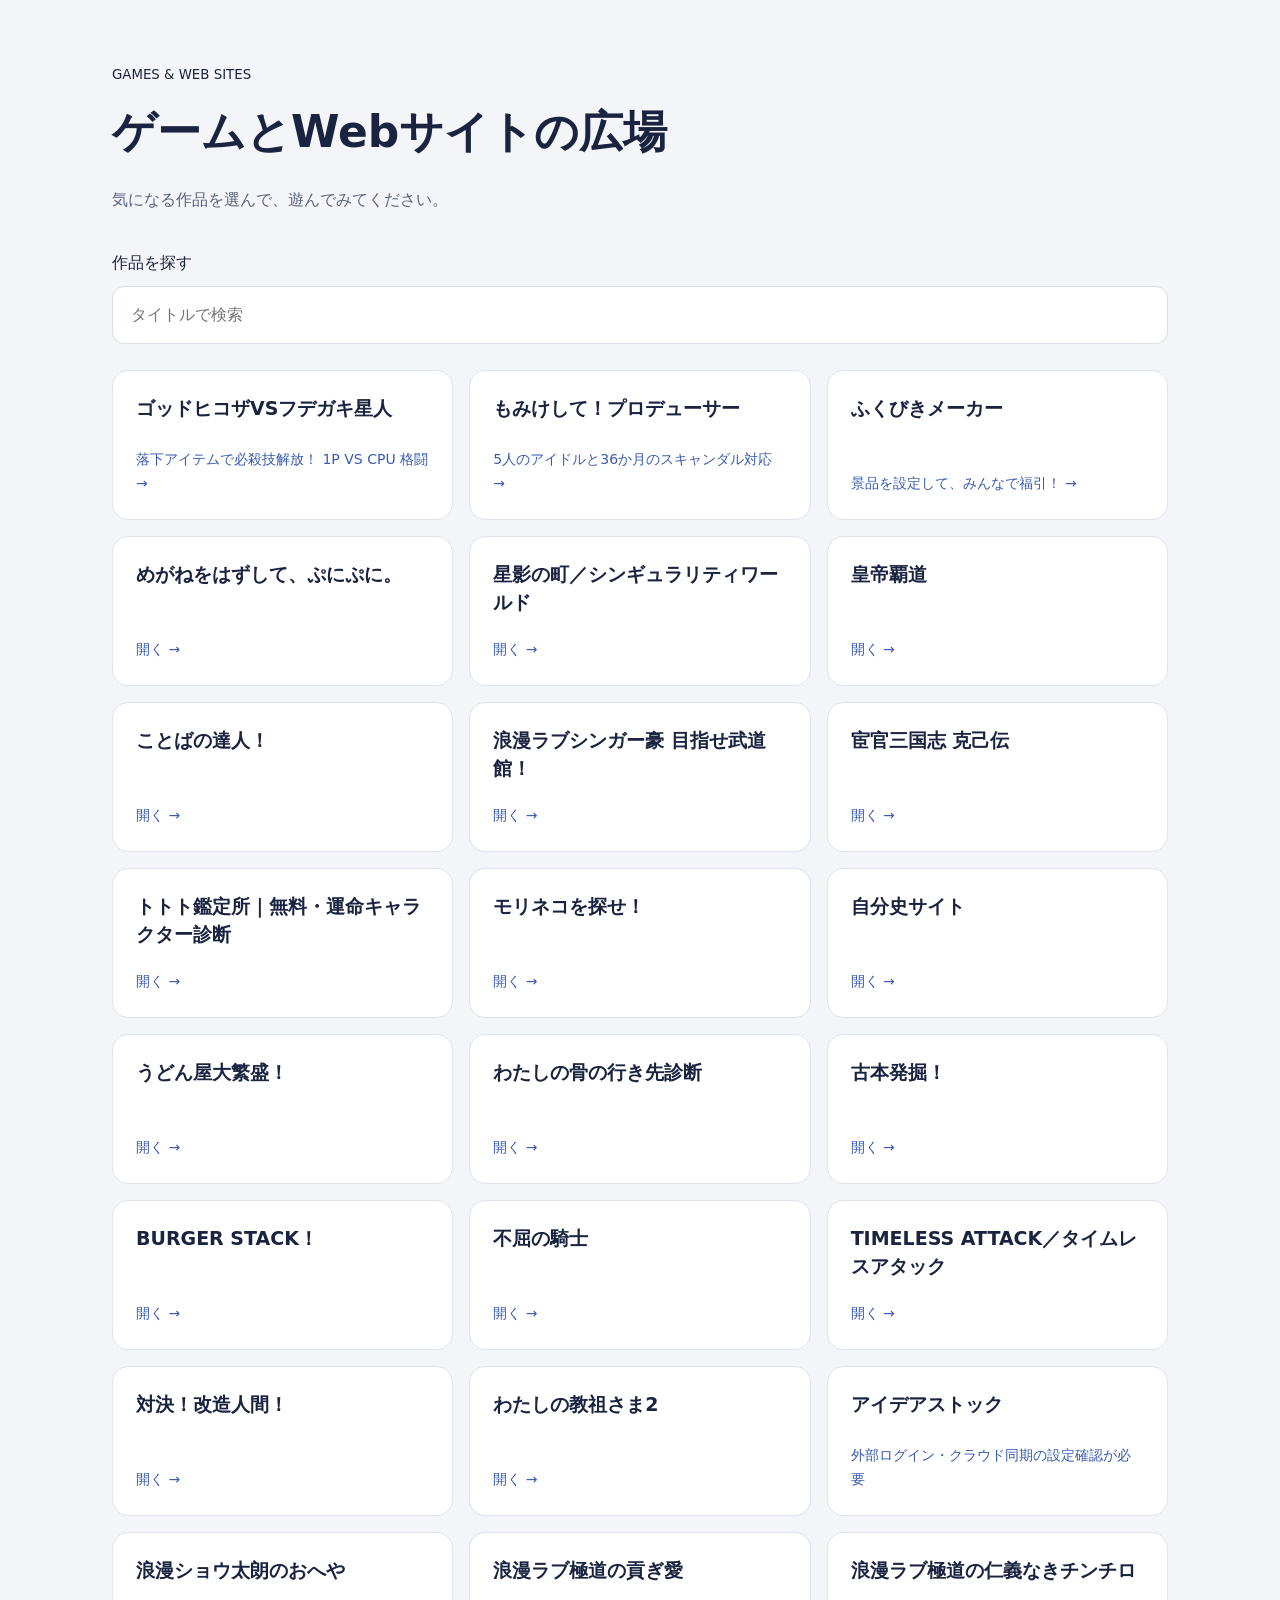
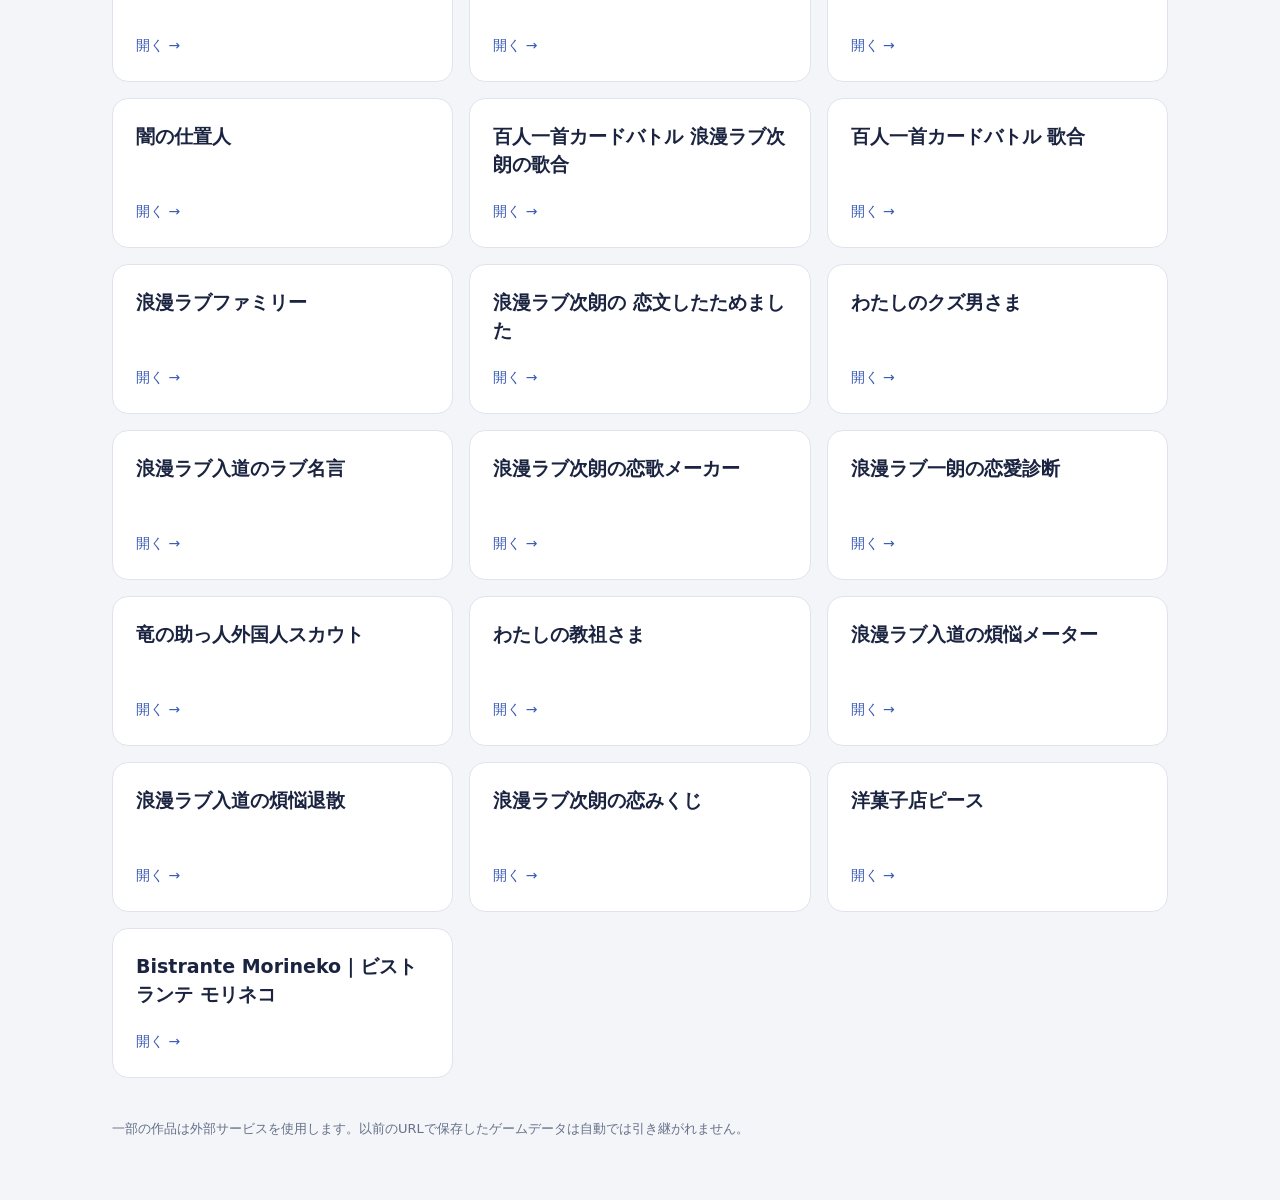
==== commit a051872b: "Publish God Hikoza VS Fudegaki arcade fighter and add gallery entry" ====
--- a/index.html
+++ b/index.html
@@ -1 +1 @@
-<!doctype html><html lang="ja"><meta charset="utf-8"><meta name="viewport" content="width=device-width,initial-scale=1"><title>ゲームとWebサイトの広場</title><style>*{box-sizing:border-box}body{margin:0;background:#f4f5f8;color:#1a2340;font:16px/1.7 system-ui,sans-serif}main{max-width:1100px;margin:auto;padding:60px 22px}header{margin-bottom:36px}h1{font-size:clamp(28px,5vw,44px);margin:8px 0}p{color:#59637b}input{width:100%;font:inherit;padding:14px 18px;border:1px solid #d8ddeb;border-radius:12px;margin:10px 0 26px}.grid{display:grid;grid-template-columns:repeat(auto-fit,minmax(270px,1fr));gap:16px}.card{display:flex;flex-direction:column;justify-content:space-between;min-height:150px;padding:23px;background:white;border:1px solid #dfe3ed;border-radius:16px;color:inherit;text-decoration:none}.card:hover,.card:focus-visible{border-color:#4364c6;box-shadow:0 6px 22px #20325c12}h2{font-size:19px;line-height:1.5;margin:0 0 20px}.card span{color:#385ab4;font-size:14px}[hidden]{display:none!important}footer{margin-top:40px;font-size:13px;color:#65708a}</style><main><header><small>GAMES & WEB SITES</small><h1>ゲームとWebサイトの広場</h1><p>気になる作品を選んで、遊んでみてください。</p></header><label for="q">作品を探す</label><input id="q" type="search" placeholder="タイトルで検索"><div class="grid"><a class="card" href="./momikeshi/"><h2>もみけして！プロデューサー</h2><span>5人のアイドルと36か月のスキャンダル対応 →</span></a><a class="card" href="./fukubiki-maker/"><h2>ふくびきメーカー</h2><span>景品を設定して、みんなで福引！ →</span></a><a class="card" href="https://gentaroishikawa34-hue.github.io/punipuni-game/"><h2>めがねをはずして、ぷにぷに。</h2><span>開く →</span></a><a class="card" href="./hoshikage-singularity/"><h2>星影の町／シンギュラリティワールド</h2><span>開く →</span></a><a class="card" href="./kotei-hado/"><h2>皇帝覇道</h2><span>開く →</span></a><a class="card" href="./kotoba-no-tatsujin/"><h2>ことばの達人！</h2><span>開く →</span></a><a class="card" href="./roman-love-singer-go/"><h2>浪漫ラブシンガー豪 目指せ武道館！</h2><span>開く →</span></a><a class="card" href="./kangan-sangokushi-kokki/"><h2>宦官三国志 克己伝</h2><span>開く →</span></a><a class="card" href="./tototo-kantei/"><h2>トトト鑑定所｜無料・運命キャラクター診断</h2><span>開く →</span></a><a class="card" href="./morineko-find/"><h2>モリネコを探せ！</h2><span>開く →</span></a><a class="card" href="./life-story/"><h2>自分史サイト</h2><span>開く →</span></a><a class="card" href="./udon-daihanjo/"><h2>うどん屋大繁盛！</h2><span>開く →</span></a><a class="card" href="./hone-no-yukisaki/"><h2>わたしの骨の行き先診断</h2><span>開く →</span></a><a class="card" href="./furuhon-hakkutsu/"><h2>古本発掘！</h2><span>開く →</span></a><a class="card" href="./burger-stack/"><h2>BURGER STACK！</h2><span>開く →</span></a><a class="card" href="./unyielding-knight/"><h2>不屈の騎士</h2><span>開く →</span></a><a class="card" href="./timeless-attack/"><h2>TIMELESS ATTACK／タイムレスアタック</h2><span>開く →</span></a><a class="card" href="./taiketsu-kaizo-ningen/"><h2>対決！改造人間！</h2><span>開く →</span></a><a class="card" href="./watashi-no-kyososama-2/"><h2>わたしの教祖さま2</h2><span>開く →</span></a><a class="card" href="./idea-stock/"><h2>アイデアストック</h2><span>外部ログイン・クラウド同期の設定確認が必要</span></a><a class="card" href="./roman-shoutaro-room/"><h2>浪漫ショウ太朗のおへや</h2><span>開く →</span></a><a class="card" href="./roman-love-gokudo-mitsugiai/"><h2>浪漫ラブ極道の貢ぎ愛</h2><span>開く →</span></a><a class="card" href="./roman-love-gokudo-chinchiro/"><h2>浪漫ラブ極道の仁義なきチンチロ</h2><span>開く →</span></a><a class="card" href="./yami-shiokinin/"><h2>闇の仕置人</h2><span>開く →</span></a><a class="card" href="./uta-awase-v2/"><h2>百人一首カードバトル 浪漫ラブ次朗の歌合</h2><span>開く →</span></a><a class="card" href="./uta-awase/"><h2>百人一首カードバトル 歌合</h2><span>開く →</span></a><a class="card" href="./roman-love-family/"><h2>浪漫ラブファミリー</h2><span>開く →</span></a><a class="card" href="./roman-lovejiro-koibumi/"><h2>浪漫ラブ次朗の 恋文したためました</h2><span>開く →</span></a><a class="card" href="./watashi-no-kuzuotoko/"><h2>わたしのクズ男さま</h2><span>開く →</span></a><a class="card" href="./roman-love-meigen/"><h2>浪漫ラブ入道のラブ名言</h2><span>開く →</span></a><a class="card" href="./roman-lovejiro-koiuta/"><h2>浪漫ラブ次朗の恋歌メーカー</h2><span>開く →</span></a><a class="card" href="./roman-love-ichiro/"><h2>浪漫ラブ一朗の恋愛診断</h2><span>開く →</span></a><a class="card" href="./ryu-scout/"><h2>竜の助っ人外国人スカウト</h2><span>開く →</span></a><a class="card" href="./watashi-no-kyososama/"><h2>わたしの教祖さま</h2><span>開く →</span></a><a class="card" href="./roman-love-nyudo-meter/"><h2>浪漫ラブ入道の煩悩メーター</h2><span>開く →</span></a><a class="card" href="./roman-love-nyudo/"><h2>浪漫ラブ入道の煩悩退散</h2><span>開く →</span></a><a class="card" href="./roman-lovejiro-koimikuji/"><h2>浪漫ラブ次朗の恋みくじ</h2><span>開く →</span></a><a class="card" href="./piece-okazaki/"><h2>洋菓子店ピース</h2><span>開く →</span></a><a class="card" href="./bistrante-morineko/"><h2>Bistrante Morineko｜ビストランテ モリネコ</h2><span>開く →</span></a></div><footer>一部の作品は外部サービスを使用します。以前のURLで保存したゲームデータは自動では引き継がれません。</footer></main><script>document.querySelector('#q').addEventListener('input',e=>{const q=e.target.value.toLowerCase();document.querySelectorAll('.card').forEach(c=>c.hidden=!c.textContent.toLowerCase().includes(q))})</script></html>+<!doctype html><html lang="ja"><meta charset="utf-8"><meta name="viewport" content="width=device-width,initial-scale=1"><title>ゲームとWebサイトの広場</title><style>*{box-sizing:border-box}body{margin:0;background:#f4f5f8;color:#1a2340;font:16px/1.7 system-ui,sans-serif}main{max-width:1100px;margin:auto;padding:60px 22px}header{margin-bottom:36px}h1{font-size:clamp(28px,5vw,44px);margin:8px 0}p{color:#59637b}input{width:100%;font:inherit;padding:14px 18px;border:1px solid #d8ddeb;border-radius:12px;margin:10px 0 26px}.grid{display:grid;grid-template-columns:repeat(auto-fit,minmax(270px,1fr));gap:16px}.card{display:flex;flex-direction:column;justify-content:space-between;min-height:150px;padding:23px;background:white;border:1px solid #dfe3ed;border-radius:16px;color:inherit;text-decoration:none}.card:hover,.card:focus-visible{border-color:#4364c6;box-shadow:0 6px 22px #20325c12}h2{font-size:19px;line-height:1.5;margin:0 0 20px}.card span{color:#385ab4;font-size:14px}[hidden]{display:none!important}footer{margin-top:40px;font-size:13px;color:#65708a}</style><main><header><small>GAMES & WEB SITES</small><h1>ゲームとWebサイトの広場</h1><p>気になる作品を選んで、遊んでみてください。</p></header><label for="q">作品を探す</label><input id="q" type="search" placeholder="タイトルで検索"><div class="grid"><a class="card" href="./god-hikoza/"><h2>ゴッドヒコザVSフデガキ星人</h2><span>落下アイテムで必殺技解放！ 1P VS CPU 格闘 →</span></a><a class="card" href="./momikeshi/"><h2>もみけして！プロデューサー</h2><span>5人のアイドルと36か月のスキャンダル対応 →</span></a><a class="card" href="./fukubiki-maker/"><h2>ふくびきメーカー</h2><span>景品を設定して、みんなで福引！ →</span></a><a class="card" href="https://gentaroishikawa34-hue.github.io/punipuni-game/"><h2>めがねをはずして、ぷにぷに。</h2><span>開く →</span></a><a class="card" href="./hoshikage-singularity/"><h2>星影の町／シンギュラリティワールド</h2><span>開く →</span></a><a class="card" href="./kotei-hado/"><h2>皇帝覇道</h2><span>開く →</span></a><a class="card" href="./kotoba-no-tatsujin/"><h2>ことばの達人！</h2><span>開く →</span></a><a class="card" href="./roman-love-singer-go/"><h2>浪漫ラブシンガー豪 目指せ武道館！</h2><span>開く →</span></a><a class="card" href="./kangan-sangokushi-kokki/"><h2>宦官三国志 克己伝</h2><span>開く →</span></a><a class="card" href="./tototo-kantei/"><h2>トトト鑑定所｜無料・運命キャラクター診断</h2><span>開く →</span></a><a class="card" href="./morineko-find/"><h2>モリネコを探せ！</h2><span>開く →</span></a><a class="card" href="./life-story/"><h2>自分史サイト</h2><span>開く →</span></a><a class="card" href="./udon-daihanjo/"><h2>うどん屋大繁盛！</h2><span>開く →</span></a><a class="card" href="./hone-no-yukisaki/"><h2>わたしの骨の行き先診断</h2><span>開く →</span></a><a class="card" href="./furuhon-hakkutsu/"><h2>古本発掘！</h2><span>開く →</span></a><a class="card" href="./burger-stack/"><h2>BURGER STACK！</h2><span>開く →</span></a><a class="card" href="./unyielding-knight/"><h2>不屈の騎士</h2><span>開く →</span></a><a class="card" href="./timeless-attack/"><h2>TIMELESS ATTACK／タイムレスアタック</h2><span>開く →</span></a><a class="card" href="./taiketsu-kaizo-ningen/"><h2>対決！改造人間！</h2><span>開く →</span></a><a class="card" href="./watashi-no-kyososama-2/"><h2>わたしの教祖さま2</h2><span>開く →</span></a><a class="card" href="./idea-stock/"><h2>アイデアストック</h2><span>外部ログイン・クラウド同期の設定確認が必要</span></a><a class="card" href="./roman-shoutaro-room/"><h2>浪漫ショウ太朗のおへや</h2><span>開く →</span></a><a class="card" href="./roman-love-gokudo-mitsugiai/"><h2>浪漫ラブ極道の貢ぎ愛</h2><span>開く →</span></a><a class="card" href="./roman-love-gokudo-chinchiro/"><h2>浪漫ラブ極道の仁義なきチンチロ</h2><span>開く →</span></a><a class="card" href="./yami-shiokinin/"><h2>闇の仕置人</h2><span>開く →</span></a><a class="card" href="./uta-awase-v2/"><h2>百人一首カードバトル 浪漫ラブ次朗の歌合</h2><span>開く →</span></a><a class="card" href="./uta-awase/"><h2>百人一首カードバトル 歌合</h2><span>開く →</span></a><a class="card" href="./roman-love-family/"><h2>浪漫ラブファミリー</h2><span>開く →</span></a><a class="card" href="./roman-lovejiro-koibumi/"><h2>浪漫ラブ次朗の 恋文したためました</h2><span>開く →</span></a><a class="card" href="./watashi-no-kuzuotoko/"><h2>わたしのクズ男さま</h2><span>開く →</span></a><a class="card" href="./roman-love-meigen/"><h2>浪漫ラブ入道のラブ名言</h2><span>開く →</span></a><a class="card" href="./roman-lovejiro-koiuta/"><h2>浪漫ラブ次朗の恋歌メーカー</h2><span>開く →</span></a><a class="card" href="./roman-love-ichiro/"><h2>浪漫ラブ一朗の恋愛診断</h2><span>開く →</span></a><a class="card" href="./ryu-scout/"><h2>竜の助っ人外国人スカウト</h2><span>開く →</span></a><a class="card" href="./watashi-no-kyososama/"><h2>わたしの教祖さま</h2><span>開く →</span></a><a class="card" href="./roman-love-nyudo-meter/"><h2>浪漫ラブ入道の煩悩メーター</h2><span>開く →</span></a><a class="card" href="./roman-love-nyudo/"><h2>浪漫ラブ入道の煩悩退散</h2><span>開く →</span></a><a class="card" href="./roman-lovejiro-koimikuji/"><h2>浪漫ラブ次朗の恋みくじ</h2><span>開く →</span></a><a class="card" href="./piece-okazaki/"><h2>洋菓子店ピース</h2><span>開く →</span></a><a class="card" href="./bistrante-morineko/"><h2>Bistrante Morineko｜ビストランテ モリネコ</h2><span>開く →</span></a></div><footer>一部の作品は外部サービスを使用します。以前のURLで保存したゲームデータは自動では引き継がれません。</footer></main><script>document.querySelector('#q').addEventListener('input',e=>{const q=e.target.value.toLowerCase();document.querySelectorAll('.card').forEach(c=>c.hidden=!c.textContent.toLowerCase().includes(q))})</script></html>
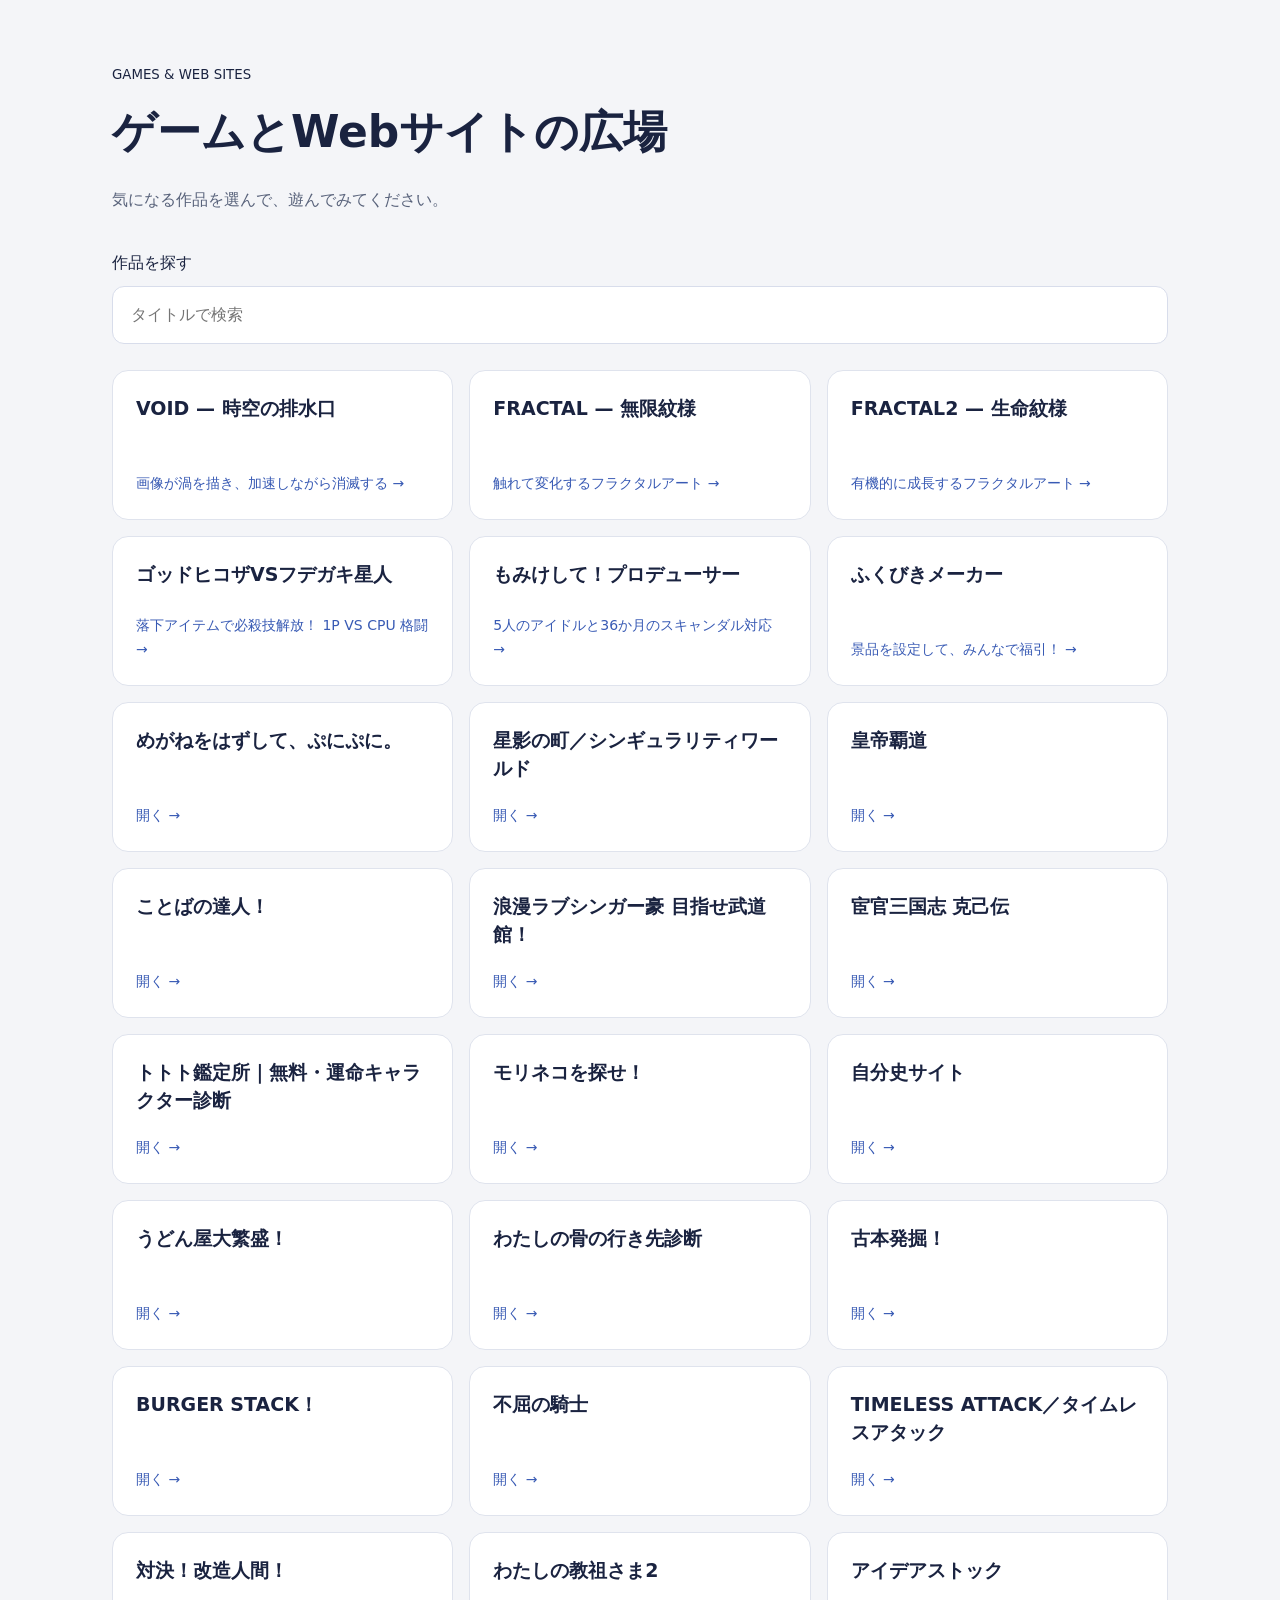
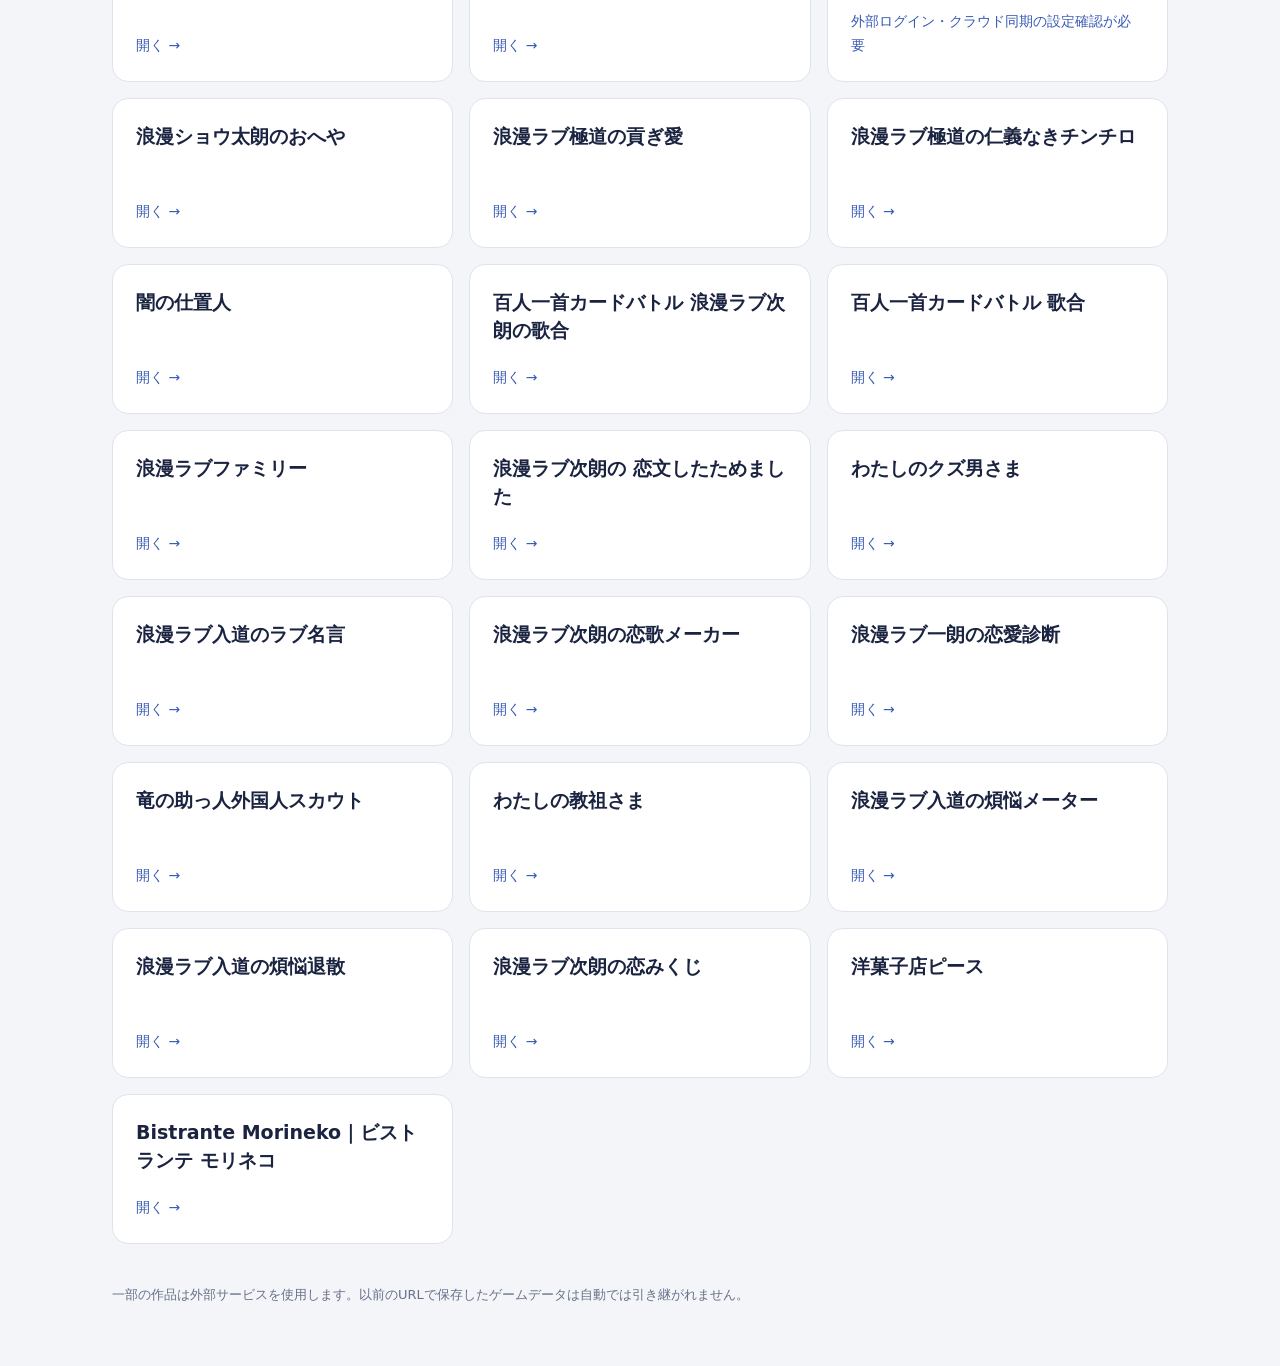
==== commit bea2c85a: "Publish accelerated VOID and link all three interactive art works" ====
--- a/index.html
+++ b/index.html
@@ -1 +1 @@
-<!doctype html><html lang="ja"><meta charset="utf-8"><meta name="viewport" content="width=device-width,initial-scale=1"><title>ゲームとWebサイトの広場</title><style>*{box-sizing:border-box}body{margin:0;background:#f4f5f8;color:#1a2340;font:16px/1.7 system-ui,sans-serif}main{max-width:1100px;margin:auto;padding:60px 22px}header{margin-bottom:36px}h1{font-size:clamp(28px,5vw,44px);margin:8px 0}p{color:#59637b}input{width:100%;font:inherit;padding:14px 18px;border:1px solid #d8ddeb;border-radius:12px;margin:10px 0 26px}.grid{display:grid;grid-template-columns:repeat(auto-fit,minmax(270px,1fr));gap:16px}.card{display:flex;flex-direction:column;justify-content:space-between;min-height:150px;padding:23px;background:white;border:1px solid #dfe3ed;border-radius:16px;color:inherit;text-decoration:none}.card:hover,.card:focus-visible{border-color:#4364c6;box-shadow:0 6px 22px #20325c12}h2{font-size:19px;line-height:1.5;margin:0 0 20px}.card span{color:#385ab4;font-size:14px}[hidden]{display:none!important}footer{margin-top:40px;font-size:13px;color:#65708a}</style><main><header><small>GAMES & WEB SITES</small><h1>ゲームとWebサイトの広場</h1><p>気になる作品を選んで、遊んでみてください。</p></header><label for="q">作品を探す</label><input id="q" type="search" placeholder="タイトルで検索"><div class="grid"><a class="card" href="./god-hikoza/"><h2>ゴッドヒコザVSフデガキ星人</h2><span>落下アイテムで必殺技解放！ 1P VS CPU 格闘 →</span></a><a class="card" href="./momikeshi/"><h2>もみけして！プロデューサー</h2><span>5人のアイドルと36か月のスキャンダル対応 →</span></a><a class="card" href="./fukubiki-maker/"><h2>ふくびきメーカー</h2><span>景品を設定して、みんなで福引！ →</span></a><a class="card" href="https://gentaroishikawa34-hue.github.io/punipuni-game/"><h2>めがねをはずして、ぷにぷに。</h2><span>開く →</span></a><a class="card" href="./hoshikage-singularity/"><h2>星影の町／シンギュラリティワールド</h2><span>開く →</span></a><a class="card" href="./kotei-hado/"><h2>皇帝覇道</h2><span>開く →</span></a><a class="card" href="./kotoba-no-tatsujin/"><h2>ことばの達人！</h2><span>開く →</span></a><a class="card" href="./roman-love-singer-go/"><h2>浪漫ラブシンガー豪 目指せ武道館！</h2><span>開く →</span></a><a class="card" href="./kangan-sangokushi-kokki/"><h2>宦官三国志 克己伝</h2><span>開く →</span></a><a class="card" href="./tototo-kantei/"><h2>トトト鑑定所｜無料・運命キャラクター診断</h2><span>開く →</span></a><a class="card" href="./morineko-find/"><h2>モリネコを探せ！</h2><span>開く →</span></a><a class="card" href="./life-story/"><h2>自分史サイト</h2><span>開く →</span></a><a class="card" href="./udon-daihanjo/"><h2>うどん屋大繁盛！</h2><span>開く →</span></a><a class="card" href="./hone-no-yukisaki/"><h2>わたしの骨の行き先診断</h2><span>開く →</span></a><a class="card" href="./furuhon-hakkutsu/"><h2>古本発掘！</h2><span>開く →</span></a><a class="card" href="./burger-stack/"><h2>BURGER STACK！</h2><span>開く →</span></a><a class="card" href="./unyielding-knight/"><h2>不屈の騎士</h2><span>開く →</span></a><a class="card" href="./timeless-attack/"><h2>TIMELESS ATTACK／タイムレスアタック</h2><span>開く →</span></a><a class="card" href="./taiketsu-kaizo-ningen/"><h2>対決！改造人間！</h2><span>開く →</span></a><a class="card" href="./watashi-no-kyososama-2/"><h2>わたしの教祖さま2</h2><span>開く →</span></a><a class="card" href="./idea-stock/"><h2>アイデアストック</h2><span>外部ログイン・クラウド同期の設定確認が必要</span></a><a class="card" href="./roman-shoutaro-room/"><h2>浪漫ショウ太朗のおへや</h2><span>開く →</span></a><a class="card" href="./roman-love-gokudo-mitsugiai/"><h2>浪漫ラブ極道の貢ぎ愛</h2><span>開く →</span></a><a class="card" href="./roman-love-gokudo-chinchiro/"><h2>浪漫ラブ極道の仁義なきチンチロ</h2><span>開く →</span></a><a class="card" href="./yami-shiokinin/"><h2>闇の仕置人</h2><span>開く →</span></a><a class="card" href="./uta-awase-v2/"><h2>百人一首カードバトル 浪漫ラブ次朗の歌合</h2><span>開く →</span></a><a class="card" href="./uta-awase/"><h2>百人一首カードバトル 歌合</h2><span>開く →</span></a><a class="card" href="./roman-love-family/"><h2>浪漫ラブファミリー</h2><span>開く →</span></a><a class="card" href="./roman-lovejiro-koibumi/"><h2>浪漫ラブ次朗の 恋文したためました</h2><span>開く →</span></a><a class="card" href="./watashi-no-kuzuotoko/"><h2>わたしのクズ男さま</h2><span>開く →</span></a><a class="card" href="./roman-love-meigen/"><h2>浪漫ラブ入道のラブ名言</h2><span>開く →</span></a><a class="card" href="./roman-lovejiro-koiuta/"><h2>浪漫ラブ次朗の恋歌メーカー</h2><span>開く →</span></a><a class="card" href="./roman-love-ichiro/"><h2>浪漫ラブ一朗の恋愛診断</h2><span>開く →</span></a><a class="card" href="./ryu-scout/"><h2>竜の助っ人外国人スカウト</h2><span>開く →</span></a><a class="card" href="./watashi-no-kyososama/"><h2>わたしの教祖さま</h2><span>開く →</span></a><a class="card" href="./roman-love-nyudo-meter/"><h2>浪漫ラブ入道の煩悩メーター</h2><span>開く →</span></a><a class="card" href="./roman-love-nyudo/"><h2>浪漫ラブ入道の煩悩退散</h2><span>開く →</span></a><a class="card" href="./roman-lovejiro-koimikuji/"><h2>浪漫ラブ次朗の恋みくじ</h2><span>開く →</span></a><a class="card" href="./piece-okazaki/"><h2>洋菓子店ピース</h2><span>開く →</span></a><a class="card" href="./bistrante-morineko/"><h2>Bistrante Morineko｜ビストランテ モリネコ</h2><span>開く →</span></a></div><footer>一部の作品は外部サービスを使用します。以前のURLで保存したゲームデータは自動では引き継がれません。</footer></main><script>document.querySelector('#q').addEventListener('input',e=>{const q=e.target.value.toLowerCase();document.querySelectorAll('.card').forEach(c=>c.hidden=!c.textContent.toLowerCase().includes(q))})</script></html>+<!doctype html><html lang="ja"><meta charset="utf-8"><meta name="viewport" content="width=device-width,initial-scale=1"><title>ゲームとWebサイトの広場</title><style>*{box-sizing:border-box}body{margin:0;background:#f4f5f8;color:#1a2340;font:16px/1.7 system-ui,sans-serif}main{max-width:1100px;margin:auto;padding:60px 22px}header{margin-bottom:36px}h1{font-size:clamp(28px,5vw,44px);margin:8px 0}p{color:#59637b}input{width:100%;font:inherit;padding:14px 18px;border:1px solid #d8ddeb;border-radius:12px;margin:10px 0 26px}.grid{display:grid;grid-template-columns:repeat(auto-fit,minmax(270px,1fr));gap:16px}.card{display:flex;flex-direction:column;justify-content:space-between;min-height:150px;padding:23px;background:white;border:1px solid #dfe3ed;border-radius:16px;color:inherit;text-decoration:none}.card:hover,.card:focus-visible{border-color:#4364c6;box-shadow:0 6px 22px #20325c12}h2{font-size:19px;line-height:1.5;margin:0 0 20px}.card span{color:#385ab4;font-size:14px}[hidden]{display:none!important}footer{margin-top:40px;font-size:13px;color:#65708a}</style><main><header><small>GAMES & WEB SITES</small><h1>ゲームとWebサイトの広場</h1><p>気になる作品を選んで、遊んでみてください。</p></header><label for="q">作品を探す</label><input id="q" type="search" placeholder="タイトルで検索"><div class="grid"><a class="card" href="./void-drain/"><h2>VOID — 時空の排水口</h2><span>画像が渦を描き、加速しながら消滅する →</span></a><a class="card" href="./fractal-mugen/"><h2>FRACTAL — 無限紋様</h2><span>触れて変化するフラクタルアート →</span></a><a class="card" href="./fractal2-life/"><h2>FRACTAL2 — 生命紋様</h2><span>有機的に成長するフラクタルアート →</span></a><a class="card" href="./god-hikoza/"><h2>ゴッドヒコザVSフデガキ星人</h2><span>落下アイテムで必殺技解放！ 1P VS CPU 格闘 →</span></a><a class="card" href="./momikeshi/"><h2>もみけして！プロデューサー</h2><span>5人のアイドルと36か月のスキャンダル対応 →</span></a><a class="card" href="./fukubiki-maker/"><h2>ふくびきメーカー</h2><span>景品を設定して、みんなで福引！ →</span></a><a class="card" href="https://gentaroishikawa34-hue.github.io/punipuni-game/"><h2>めがねをはずして、ぷにぷに。</h2><span>開く →</span></a><a class="card" href="./hoshikage-singularity/"><h2>星影の町／シンギュラリティワールド</h2><span>開く →</span></a><a class="card" href="./kotei-hado/"><h2>皇帝覇道</h2><span>開く →</span></a><a class="card" href="./kotoba-no-tatsujin/"><h2>ことばの達人！</h2><span>開く →</span></a><a class="card" href="./roman-love-singer-go/"><h2>浪漫ラブシンガー豪 目指せ武道館！</h2><span>開く →</span></a><a class="card" href="./kangan-sangokushi-kokki/"><h2>宦官三国志 克己伝</h2><span>開く →</span></a><a class="card" href="./tototo-kantei/"><h2>トトト鑑定所｜無料・運命キャラクター診断</h2><span>開く →</span></a><a class="card" href="./morineko-find/"><h2>モリネコを探せ！</h2><span>開く →</span></a><a class="card" href="./life-story/"><h2>自分史サイト</h2><span>開く →</span></a><a class="card" href="./udon-daihanjo/"><h2>うどん屋大繁盛！</h2><span>開く →</span></a><a class="card" href="./hone-no-yukisaki/"><h2>わたしの骨の行き先診断</h2><span>開く →</span></a><a class="card" href="./furuhon-hakkutsu/"><h2>古本発掘！</h2><span>開く →</span></a><a class="card" href="./burger-stack/"><h2>BURGER STACK！</h2><span>開く →</span></a><a class="card" href="./unyielding-knight/"><h2>不屈の騎士</h2><span>開く →</span></a><a class="card" href="./timeless-attack/"><h2>TIMELESS ATTACK／タイムレスアタック</h2><span>開く →</span></a><a class="card" href="./taiketsu-kaizo-ningen/"><h2>対決！改造人間！</h2><span>開く →</span></a><a class="card" href="./watashi-no-kyososama-2/"><h2>わたしの教祖さま2</h2><span>開く →</span></a><a class="card" href="./idea-stock/"><h2>アイデアストック</h2><span>外部ログイン・クラウド同期の設定確認が必要</span></a><a class="card" href="./roman-shoutaro-room/"><h2>浪漫ショウ太朗のおへや</h2><span>開く →</span></a><a class="card" href="./roman-love-gokudo-mitsugiai/"><h2>浪漫ラブ極道の貢ぎ愛</h2><span>開く →</span></a><a class="card" href="./roman-love-gokudo-chinchiro/"><h2>浪漫ラブ極道の仁義なきチンチロ</h2><span>開く →</span></a><a class="card" href="./yami-shiokinin/"><h2>闇の仕置人</h2><span>開く →</span></a><a class="card" href="./uta-awase-v2/"><h2>百人一首カードバトル 浪漫ラブ次朗の歌合</h2><span>開く →</span></a><a class="card" href="./uta-awase/"><h2>百人一首カードバトル 歌合</h2><span>開く →</span></a><a class="card" href="./roman-love-family/"><h2>浪漫ラブファミリー</h2><span>開く →</span></a><a class="card" href="./roman-lovejiro-koibumi/"><h2>浪漫ラブ次朗の 恋文したためました</h2><span>開く →</span></a><a class="card" href="./watashi-no-kuzuotoko/"><h2>わたしのクズ男さま</h2><span>開く →</span></a><a class="card" href="./roman-love-meigen/"><h2>浪漫ラブ入道のラブ名言</h2><span>開く →</span></a><a class="card" href="./roman-lovejiro-koiuta/"><h2>浪漫ラブ次朗の恋歌メーカー</h2><span>開く →</span></a><a class="card" href="./roman-love-ichiro/"><h2>浪漫ラブ一朗の恋愛診断</h2><span>開く →</span></a><a class="card" href="./ryu-scout/"><h2>竜の助っ人外国人スカウト</h2><span>開く →</span></a><a class="card" href="./watashi-no-kyososama/"><h2>わたしの教祖さま</h2><span>開く →</span></a><a class="card" href="./roman-love-nyudo-meter/"><h2>浪漫ラブ入道の煩悩メーター</h2><span>開く →</span></a><a class="card" href="./roman-love-nyudo/"><h2>浪漫ラブ入道の煩悩退散</h2><span>開く →</span></a><a class="card" href="./roman-lovejiro-koimikuji/"><h2>浪漫ラブ次朗の恋みくじ</h2><span>開く →</span></a><a class="card" href="./piece-okazaki/"><h2>洋菓子店ピース</h2><span>開く →</span></a><a class="card" href="./bistrante-morineko/"><h2>Bistrante Morineko｜ビストランテ モリネコ</h2><span>開く →</span></a></div><footer>一部の作品は外部サービスを使用します。以前のURLで保存したゲームデータは自動では引き継がれません。</footer></main><script>document.querySelector('#q').addEventListener('input',e=>{const q=e.target.value.toLowerCase();document.querySelectorAll('.card').forEach(c=>c.hidden=!c.textContent.toLowerCase().includes(q))})</script></html>
